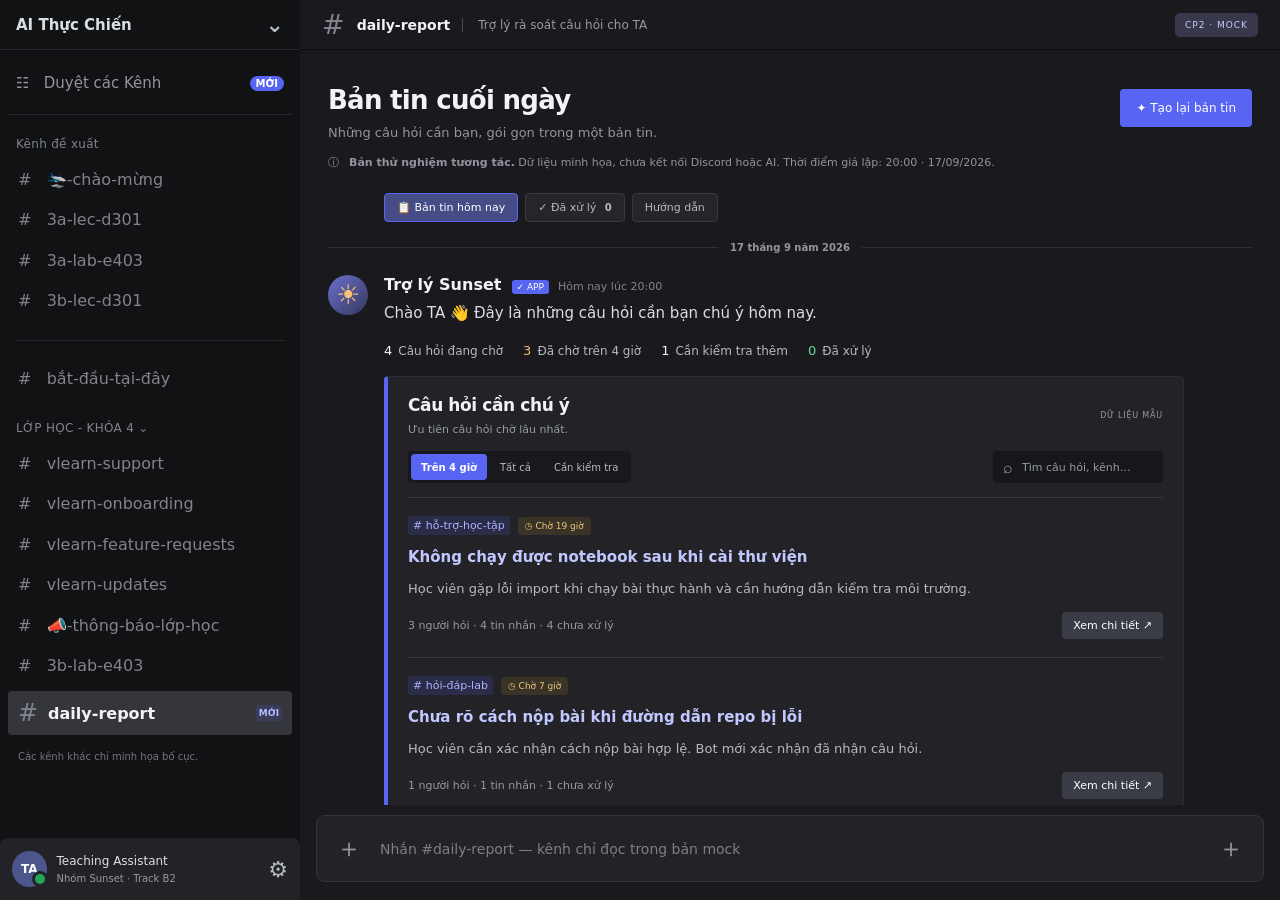
==== codebase/index.html @ 0b7dba5a "Add interactive Discord daily-report mock for CP2" ====
<!doctype html>
<html lang="vi">
<head>
  <meta charset="utf-8">
  <meta name="viewport" content="width=device-width, initial-scale=1">
  <title>Sunset · Bản tin cho TA</title>
  <link rel="stylesheet" href="styles.css">
  <script src="app.js" defer></script>
</head>
<body>
  <aside class="server-rail" aria-label="Máy chủ"><div class="server-home" title="Sunset">◒</div><div class="rail-divider"></div><div class="server-icon selected-server" title="AI Thực Chiến · Máy chủ hiện tại">K4</div><span class="rail-caption">SUNSET</span></aside>
  <aside class="sidebar">
    <div class="server-heading">AI Thực Chiến <span>⌄</span></div>
    <div class="channel-scroll">
    <div class="browse-label">☷ &nbsp; Duyệt các Kênh <span>MỚI</span></div>
    <p class="nav-label">Kênh đề xuất</p>
    <div class="reference-channel"># &nbsp; 🛬-chào-mừng</div>
    <div class="reference-channel"># &nbsp; 3a-lec-d301</div>
    <div class="reference-channel"># &nbsp; 3a-lab-e403</div>
    <div class="reference-channel"># &nbsp; 3b-lec-d301</div>
    <div class="channel-separator"></div>
    <div class="reference-channel"># &nbsp; bắt-đầu-tại-đây</div>
    <p class="nav-label">LỚP HỌC - KHÓA 4 ⌄</p>
    <div class="reference-channel"># &nbsp; vlearn-support</div>
    <div class="reference-channel"># &nbsp; vlearn-onboarding</div>
    <div class="reference-channel"># &nbsp; vlearn-feature-requests</div>
    <div class="reference-channel"># &nbsp; vlearn-updates</div>
    <div class="reference-channel"># &nbsp; 📣-thông-báo-lớp-học</div>
    <div class="reference-channel"># &nbsp; 3b-lab-e403</div>
    <nav aria-label="Kênh bản tin"><button class="nav-item active" data-view="report"><span>#</span> daily-report <i>MỚI</i></button></nav>
    <p class="channel-hint">Các kênh khác chỉ minh họa bố cục.</p>
    </div>
    <div class="profile"><span class="avatar">TA</span><div>Teaching Assistant<small>Nhóm Sunset · Track B2</small></div></div>
  </aside>
  <main>
    <header class="topbar"><span class="channel-heading"><span class="header-hash">#</span> <strong id="breadcrumb">Bản tin cuối ngày</strong><span class="channel-topic">Trợ lý rà soát câu hỏi cho TA</span></span><span class="demo-badge">CP2 · MOCK</span></header>
    <section class="page">
      <div class="page-heading channel-welcome"><div><p class="eyebrow">THỨ NĂM, 17 THÁNG 9, 2026</p><h1 id="page-title">Bản tin cuối ngày<span>.</span></h1><p id="page-subtitle" class="subtitle">Những câu hỏi cần bạn, gói gọn trong một bản tin.</p></div><button id="generate" class="button primary">✦ Tạo lại bản tin</button></div>
      <div class="mock-notice"><span>ⓘ</span><span><strong>Bản thử nghiệm tương tác.</strong> Dữ liệu minh họa, chưa kết nối Discord hoặc AI. Thời điểm giả lập: 20:00 · 17/09/2026.</span></div>
        <div class="report-switch" role="group" aria-label="Chế độ bản tin"><button class="selected" data-view="report">📋 Bản tin hôm nay</button><button data-view="resolved">✓ Đã xử lý <b id="resolved-count">0</b></button><button data-view="guide">Hướng dẫn</button></div>
      <div id="report-content">
        <div class="date-divider"><span>17 tháng 9 năm 2026</span></div>
        <div class="bot-author"><span class="bot-avatar">☀</span><div><strong>Trợ lý Sunset</strong> <span class="bot-label">✓ APP</span><time>Hôm nay lúc 20:00</time><p>Chào TA 👋 Đây là những câu hỏi cần bạn chú ý hôm nay.</p></div></div>

        <div class="stats"><article><span>Câu hỏi đang chờ</span><strong id="pending-stat">4</strong><small>Chưa có câu trả lời hữu ích</small></article><article><span>Đã chờ trên 4 giờ</span><strong id="overdue-stat" class="orange">3</strong><small>Ưu tiên trong bản tin hôm nay</small></article><article><span>Cần kiểm tra thêm</span><strong id="uncertain-stat">1</strong><small>Chưa đủ ngữ cảnh để kết luận</small></article><article><span>Đã xử lý</span><strong id="done-stat" class="green">0</strong><small>Do TA xác nhận trong phiên này</small></article></div>
        <div class="report-layout"><section class="list-panel"><div class="panel-heading"><div><h2 id="list-title">Câu hỏi cần chú ý</h2><p id="list-caption">Ưu tiên câu hỏi chờ lâu nhất.</p></div><span class="live-label">DỮ LIỆU MẪU</span></div>
          <div class="toolbar"><div class="tabs" role="group" aria-label="Lọc trạng thái"><button data-filter="overdue" class="selected">Trên 4 giờ</button><button data-filter="all">Tất cả</button><button data-filter="uncertain">Cần kiểm tra</button></div><label class="search"><span>⌕</span><input id="search" type="search" placeholder="Tìm câu hỏi, kênh…" aria-label="Tìm câu hỏi hoặc kênh"></label></div>
          <div id="question-list" aria-live="polite"></div>
        </section><aside class="insights"><div class="insight-icon">✦</div><p class="eyebrow">GÓC NHÌN CUỐI NGÀY</p><h2>Ít tìm kiếm hơn.<br>Hỗ trợ đúng chỗ hơn.</h2><p>Bản tin gom những câu hỏi có dấu hiệu bị bỏ sót để bạn kiểm tra và quyết định hỗ trợ.</p><div class="rule"><span>01</span><div><strong>Ưu tiên thời gian chờ</strong><p>Câu hỏi quá 4 giờ được đưa lên bản tin.</p></div></div><div class="rule"><span>02</span><div><strong>Kiểm tra trước khi kết luận</strong><p>Phản hồi của bot hoặc lời hỏi thêm chưa chắc là đáp án.</p></div></div><div class="rule"><span>03</span><div><strong>Bạn là người quyết định</strong><p>Xem hội thoại rồi xác nhận đã xử lý.</p></div></div><div class="insight-foot">Không tự trả lời hoặc gửi tin cho học viên.</div></aside></div>
      </div>
      <section id="guide-content" class="guide-panel" hidden><p class="eyebrow">DEMO TRONG 1 PHÚT</p><h2>Một vòng rà soát cuối ngày</h2><ol><li>Chọn <strong>Tạo lại bản tin</strong> để xem trạng thái đang tổng hợp giả lập.</li><li>Dùng bộ lọc <strong>Trên 4 giờ</strong> hoặc <strong>Cần kiểm tra</strong>.</li><li>Chọn <strong>Xem chi tiết</strong>, đọc lý do và hội thoại gốc giả lập.</li><li>Chọn <strong>Đánh dấu đã xử lý</strong>. Câu hỏi chuyển sang mục Đã xử lý.</li><li>Có thể mở lại câu hỏi bằng nút <strong>Đưa về đang chờ</strong>.</li></ol><p>Đây là mock CP2: không gọi AI, không truy cập Discord, không gửi tin nhắn. Tải lại trang sẽ đặt lại toàn bộ dữ liệu.</p></section>
      <footer>Sunset / Track B2 <span>Được thiết kế để không bỏ sót một câu hỏi nào.</span><button id="reset">Đặt lại demo</button></footer>
    </section>
    <div class="composer"><span aria-hidden="true">＋</span><input aria-label="Kênh chỉ đọc trong bản mock" placeholder="Nhắn #daily-report — kênh chỉ đọc trong bản mock" disabled><span aria-hidden="true">＋</span></div>
  </main>
  <dialog id="detail-dialog"><div class="dialog-top"><span class="eyebrow">CHI TIẾT CÂU HỎI</span><button id="close-dialog" class="icon-button" aria-label="Đóng">✕</button></div><div id="detail-content"></div></dialog>
  <div id="toast" role="status" hidden></div>
</body>
</html>
---- codebase/styles.css ----
@import url('https://fonts.googleapis.com/css2?family=Be+Vietnam+Pro:wght@400;500;600;700;800&display=swap');
.source-card form{display:grid;gap:10px;margin-top:16px}.source-card form label{font-size:12px;color:#c9cddd}.source-card textarea{box-sizing:border-box;width:100%;resize:vertical;min-height:90px;background:#25262d;color:#f2f3f5;border:1px solid #4e5262;border-radius:5px;padding:12px;font:inherit;font-size:13px;line-height:1.6}.source-card form button{justify-self:start}.source-card button:disabled{cursor:not-allowed;opacity:.45}.ta-reply p{white-space:pre-wrap;overflow-wrap:anywhere}.ta-reply time{font-size:10px;color:#949ba4;margin-left:10px}.reply-hint{font-size:11px!important;color:#a9afc4!important}.source-card textarea:focus-visible{outline:2px solid #a7b0ff;outline-offset:2px}
:root{font-family:'Be Vietnam Pro',system-ui,sans-serif;color:#24302b;background:#f7f8f5;font-synthesis:none;--green:#204b3c;--muted:#7b827d;--line:#e5e9e2}*{box-sizing:border-box}body{margin:0;display:flex}button,input,a{-webkit-tap-highlight-color:transparent}button,input{font:inherit}button{cursor:pointer}button:focus-visible,a:focus-visible,input:focus-visible{outline:3px solid #dc9b58;outline-offset:3px}button:disabled{cursor:wait;opacity:.65}button{transition:background .15s,transform .15s}button:hover{filter:brightness(.96)}.sidebar{width:250px;position:fixed;inset:0 auto 0 0;background:#fff;border-right:1px solid var(--line);padding:32px 20px;display:flex;flex-direction:column}.brand{text-decoration:none;color:var(--green);font-size:32px;letter-spacing:-1.8px;font-weight:800;display:flex;align-items:center;gap:10px;padding:0 10px}.logo{font-size:41px;color:#df9260;line-height:1}.brand-dot{color:#df9260;margin-left:-9px}.workspace{display:flex;gap:12px;align-items:center;padding:24px 8px 29px;font-size:13px;font-weight:600}.workspace-icon{border:1px solid var(--line);border-radius:10px;padding:10px;color:var(--green);background:#f8f9f6}.workspace small,.profile small{display:block;margin-top:5px;font-size:10px;color:var(--muted);font-weight:400}.nav-label{font-size:9px;letter-spacing:1.2px;color:#969b95;margin:10px}.nav-item{width:100%;display:flex;align-items:center;gap:11px;border:0;background:transparent;padding:14px 12px;border-radius:8px;text-align:left;font-size:12px;color:#758078;margin-top:6px}.nav-item span{font-size:18px}.nav-item.active{background:#eaf0e8;color:#28533e;font-weight:600}.nav-item b{margin-left:auto;font-size:10px;background:#fff;border-radius:5px;padding:3px 6px}.sidebar-note{margin-top:auto;background:#f9f6ef;border:1px solid #eee8da;border-radius:12px;padding:18px 15px}.sun{display:block;color:#cc8a48;font-size:27px;margin-bottom:12px}.sidebar-note strong{font-size:11px}.sidebar-note p{font-size:10px;line-height:1.9;color:#8c887a;margin-bottom:0}.profile{display:flex;gap:10px;align-items:center;margin-top:25px;font-size:11px}.avatar{padding:11px 9px;border-radius:50%;background:#e8eee3;font-size:12px;font-weight:600;color:var(--green)}main{margin-left:250px;width:calc(100% - 250px)}.topbar{height:76px;border-bottom:1px solid var(--line);padding:0 42px;display:flex;justify-content:space-between;align-items:center;font-size:11px;color:#8b928a;background:#fff9}.topbar strong{font-weight:500;color:#4d5b51}.slash{margin:0 14px;color:#b9beb6}.demo-badge{font-size:9px;letter-spacing:1px;color:#8b754f;border:1px solid #e5ddca;background:#f8f3e7;padding:7px 10px;border-radius:5px}.page{max-width:1500px;margin:auto;padding:40px 42px 20px}.page-heading{display:flex;align-items:center;justify-content:space-between;gap:20px}.eyebrow{font-size:9px;letter-spacing:1.6px;font-weight:600;color:#8a948a}h1{font-size:34px;letter-spacing:-1.4px;margin:13px 0}h1 span{color:#d99b64}h2{font-size:16px;letter-spacing:-.4px;margin:0}.subtitle{font-size:12px;color:#80887f;margin:0}.button{border-radius:7px;border:1px solid #dfe5da;padding:12px 16px;background:white;color:var(--green);font-weight:500;font-size:11px}.primary{background:var(--green);border-color:var(--green);color:white;box-shadow:0 4px 10px #204b3c12}.mock-notice{display:flex;align-items:center;gap:10px;font-size:10px;line-height:1.8;color:#89816e;padding:12px 15px;background:#f5f1e7;border-radius:7px;margin:26px 0 24px}.mock-notice strong{font-weight:600}.stats{display:grid;grid-template-columns:repeat(4,1fr);gap:16px;margin-bottom:30px}.stats article{border:1px solid var(--line);border-radius:10px;background:#fff;padding:20px}.stats article>span{font-size:11px;color:#788276}.stats strong{display:block;font-size:33px;font-weight:500;margin:13px 0 8px;line-height:1.2}.stats small{font-size:9px;color:#9a9e97}.orange{color:#ce8751}.green{color:#557b54}.report-layout{display:grid;grid-template-columns:minmax(0,1fr) 265px;gap:24px}.list-panel{min-width:0;background:#fff;border:1px solid var(--line);border-radius:12px;overflow:hidden}.panel-heading{display:flex;align-items:center;justify-content:space-between;padding:23px 23px 18px;gap:10px}.panel-heading p{font-size:10px;color:#8c948a;margin:8px 0 0}.live-label{color:#9ba391;font-size:8px;letter-spacing:.8px;white-space:nowrap}.toolbar{padding:0 23px 17px;display:flex;gap:10px;flex-wrap:wrap;border-bottom:1px solid var(--line);justify-content:space-between}.tabs{display:flex;gap:3px;background:#f4f6f1;border-radius:6px;padding:3px}.tabs button{background:none;border:0;padding:7px 9px;font-size:9px;color:#84907d;border-radius:4px}.tabs .selected{background:#fff;box-shadow:0 1px 4px #0000000d;color:var(--green);font-weight:600}.search{display:flex;align-items:center;gap:7px;border:1px solid var(--line);border-radius:6px;padding:0 10px;min-height:32px}.search input{border:0;background:none;font-size:10px;width:133px;min-width:0;color:#4a5b4c}.search input::placeholder{color:#a6aca1}.question{padding:22px 23px;border-bottom:1px solid #edf0e9}.question:last-child{border-bottom:0}.question-meta{display:flex;gap:8px;align-items:center;flex-wrap:wrap;font-size:9px;margin-bottom:11px}.channel{color:#788575}.tag{border-radius:4px;padding:4px 7px;background:#fbefdf;color:#b27c40;font-size:8px}.tag.uncertain{background:#f1edf8;color:#8c72a5}.tag.done{background:#eaf1e6;color:#51774c}.question h3{font-size:13px;font-weight:600;line-height:1.65;margin:0 0 8px}.question p{font-size:10px;color:#8b9188;line-height:1.9;margin:0}.question-bottom{display:flex;justify-content:space-between;gap:10px;align-items:center;margin-top:17px}.student{font-size:9px;color:#969e91;display:flex;align-items:center;gap:7px}.student-icon{background:#f0f2ed;color:#81917a;border-radius:50%;padding:6px;font-size:8px}.text-button{background:transparent;border:0;color:#38634b;font-weight:600;font-size:10px;padding:7px 0}.insights{background:#edf1e6;border:1px solid #e3e8da;border-radius:12px;padding:25px 22px;align-self:start}.insight-icon{font-size:25px;color:#6e8657;margin-bottom:20px}.insights .eyebrow{font-size:8px;color:#8b977e}.insights h2{font-size:19px;line-height:1.6;margin:12px 0;color:#405338}.insights>p:not(.eyebrow){font-size:10px;line-height:1.9;color:#839078;margin-bottom:24px}.rule{display:flex;gap:13px;margin:21px 0}.rule>span{color:#a2ae91;font-size:10px;padding-top:3px}.rule strong{font-size:10px;font-weight:600;color:#5a6f4c}.rule p{font-size:9px;line-height:1.8;color:#8b967e;margin:6px 0}.insight-foot{border-top:1px solid #dce3d3;padding-top:17px;font-size:9px;line-height:1.8;color:#929c86}footer{font-size:9px;color:#a1a89b;display:flex;gap:16px;align-items:center;margin-top:27px}footer span{margin-left:auto}footer button{font-size:9px;border:0;background:none;color:#7d8d74;text-decoration:underline}.empty{text-align:center;padding:65px 20px;color:#8e9a85;font-size:12px;line-height:2}.empty strong{display:block;font-size:17px;color:#49613e}.guide-panel{padding:35px;background:white;border:1px solid var(--line);border-radius:12px}.guide-panel li,.guide-panel>p:last-child{font-size:13px;line-height:2.3;color:#7b8574}.guide-panel h2{font-size:23px;margin:15px 0}dialog{border:1px solid var(--line);border-radius:16px;width:min(620px,calc(100% - 32px));max-height:88vh;padding:25px;color:#293d2d;box-shadow:0 25px 100px #18302533}dialog::backdrop{background:#1b302865;backdrop-filter:blur(3px)}.dialog-top{display:flex;justify-content:space-between;align-items:center;margin-bottom:20px}.icon-button{border:0;background:#f0f3ec;border-radius:50%;width:30px;height:30px;color:#61755a}dialog h2{font-size:22px;line-height:1.6;margin:12px 0}dialog p{font-size:12px;line-height:1.9;color:#7f8978}.reason{padding:13px 16px;border-radius:8px;background:#f5f2e9;font-size:11px;line-height:1.9;color:#8c7956;margin:17px 0}.dialog-actions{display:flex;gap:10px;justify-content:flex-end;margin-top:23px;flex-wrap:wrap}.conversation{background:#f5f7f1;padding:17px;border-radius:8px;margin-top:18px}.conversation h3{font-size:11px;margin:0 0 15px}.message{border-left:2px solid #d9e1cf;padding-left:12px;margin-top:15px}.message b{font-size:10px}.message p{margin:4px 0;font-size:11px}.conversation .source-note{font-size:9px;color:#99a18f}#toast{position:fixed;bottom:24px;left:50%;transform:translateX(-50%);padding:14px 22px;background:var(--green);color:#fff;border-radius:9px;box-shadow:0 8px 25px #0002;font-size:12px;z-index:10;max-width:90vw}[hidden]{display:none!important}@media(min-width:1500px){.page{padding-top:52px}.question{padding-top:27px;padding-bottom:27px}}@media(max-width:1150px){.sidebar{width:210px;padding:26px 15px}main{margin-left:210px;width:calc(100% - 210px)}.page{padding:30px 25px}.topbar{padding:0 25px}.report-layout{grid-template-columns:minmax(0,1fr)}.insights{display:none}.stats{gap:10px}.stats article{padding:15px}h1{font-size:29px}}@media(max-width:700px){body{display:block}.sidebar{position:static;width:auto;padding:15px;border-right:0;border-bottom:1px solid var(--line)}.brand{font-size:26px}.workspace,.nav-label,.sidebar-note,.profile{display:none}nav{display:flex;margin-top:12px}.nav-item{justify-content:center;font-size:10px;padding:9px;gap:5px}.nav-item b{margin-left:0}main{margin:0;width:100%}.topbar{height:52px;padding:0 18px;font-size:9px}.slash{margin:0 5px}.demo-badge{font-size:7px}.page{padding:24px 16px}.page-heading{align-items:flex-start;flex-direction:column;gap:17px}h1{font-size:28px}.stats{grid-template-columns:repeat(2,1fr);gap:10px;margin-bottom:20px}.stats small{font-size:8px}.mock-notice{margin-top:20px;font-size:9px}.panel-heading,.question{padding:18px}.toolbar{padding:0 18px 14px}.search{width:100%}.search input{width:100%}.question-bottom{gap:5px}footer{flex-wrap:wrap;line-height:1.8}footer span{margin-left:0;flex-basis:100%;order:3}.live-label{font-size:7px}.dialog-actions .button{flex:1}dialog{padding:20px}}
/* Discord-inspired workspace */
:root{color-scheme:dark;font-family:'Segoe UI',system-ui,sans-serif;color:#f2f3f5;background:#313338;--green:#5865f2;--muted:#b5bac1;--line:#3f4147}
body{background:#313338}.server-rail{position:fixed;inset:0 auto 0 0;width:72px;background:#1e1f22;display:flex;align-items:center;flex-direction:column;gap:12px;padding:12px 0;z-index:3}.server-home,.server-icon{width:48px;height:48px;display:grid;place-items:center;background:#313338;border-radius:16px;color:#f2f3f5;font-size:19px;font-weight:700}.server-home{color:#f6b66b;font-size:35px}.selected-server{background:#5865f2;position:relative}.selected-server:before{content:'';position:absolute;left:-12px;top:5px;bottom:5px;width:4px;border-radius:0 4px 4px 0;background:white}.rail-divider{width:32px;height:2px;background:#35363c}.rail-caption{font-size:8px;color:#949ba4;letter-spacing:1px;margin-top:auto;writing-mode:vertical-rl;padding:18px 0}.sidebar{left:72px;width:240px;background:#2b2d31;border:0;padding:0 8px 12px}.server-heading{height:49px;display:flex;align-items:center;justify-content:space-between;margin:0 -8px;padding:0 16px;border-bottom:1px solid #1f2023;box-shadow:0 1px 3px #0002;font-size:15px;font-weight:700}.server-heading span{font-size:22px;color:#b5bac1}.workspace{padding:23px 9px;color:#dbdee1}.workspace-icon{background:#404249;border:0;color:#dbdee1}.workspace small,.profile small{color:#949ba4}.nav-label{font-size:11px;font-weight:700;letter-spacing:.3px;color:#949ba4;margin-top:20px}.nav-item{color:#949ba4;font-size:14px;padding:8px 10px;border-radius:4px;gap:8px;margin-top:3px}.nav-item span{font-size:24px;font-weight:400;color:#80848e}.nav-item.active{background:#404249;color:#f2f3f5}.nav-item:hover{background:#35373c;filter:none;color:#dbdee1}.nav-item b{background:#5865f2;color:#fff;border-radius:9px;min-width:20px;text-align:center}.sidebar-note{background:#232428;border:0;border-radius:8px;padding:16px;margin: auto 5px 15px}.sidebar-note strong{font-size:12px;color:#dbdee1}.sidebar-note p{font-size:11px;color:#949ba4}.sun{color:#f0b46d}.profile{background:#232428;margin:0 -8px -12px;padding:12px;font-size:12px}.avatar{background:#5865f2;color:white;position:relative}.avatar:after{content:'';position:absolute;right:-1px;bottom:0;width:10px;height:10px;border-radius:50%;background:#23a55a;border:3px solid #232428}main{margin-left:312px;width:calc(100% - 312px)}.topbar{height:49px;background:#313338;border-bottom:1px solid #26272b;padding:0 24px;box-shadow:0 1px 3px #0002}.channel-heading{display:flex;align-items:center;gap:12px;min-width:0}.header-hash{font-size:27px;color:#80848e}.topbar strong{font-size:14px;color:#f2f3f5;font-weight:600}.channel-topic{font-size:12px;color:#949ba4;border-left:1px solid #494b52;padding-left:15px}.demo-badge{background:#38374b;border:0;color:#c9cdfb;font-size:9px;white-space:nowrap}.page{padding:28px 28px 16px;max-width:1450px}.eyebrow{color:#949ba4;letter-spacing:.6px;font-size:10px}h1{font-size:28px;letter-spacing:-.7px;color:#f2f3f5;margin:10px 0}h1 span{display:none}.subtitle{color:#b5bac1;font-size:13px}.button{background:#4e5058;color:#fff;border:0;border-radius:4px;font-size:12px;box-shadow:none}.primary{background:#5865f2}.button:hover{filter:brightness(1.12)}.mock-notice{background:#37394c;border-left:3px solid #7983f5;color:#c3c8e4;font-size:11px;padding:10px 13px;border-radius:3px;margin:22px 0}.date-divider{display:flex;align-items:center;gap:12px;font-size:10px;color:#949ba4;font-weight:600;margin:24px 0}.date-divider:before,.date-divider:after{content:'';height:1px;background:#41434a;flex:1}.bot-author{display:flex;gap:14px;margin-bottom:18px;align-items:flex-start}.bot-avatar{width:40px;height:40px;flex:none;display:grid;place-items:center;border-radius:50%;background:#5865f2;color:#ffe0ad;font-size:27px}.bot-author strong{color:#c6caff;font-size:15px}.bot-label{font-size:9px;background:#5865f2;color:#fff;padding:2px 5px;border-radius:3px;margin-left:5px}.bot-author time{font-size:10px;color:#949ba4;margin-left:9px}.bot-author p{font-size:13px;color:#dbdee1;margin:7px 0 0}.stats{gap:1px;margin:0 0 22px 54px;background:#41434a;border:1px solid #41434a;border-radius:5px;overflow:hidden}.stats article{border:0;border-radius:0;background:#2b2d31;padding:15px}.stats article>span{font-size:11px;color:#b5bac1}.stats strong{font-size:27px;color:#f2f3f5;margin:9px 0}.stats .orange{color:#f0b66f}.stats .green{color:#68d89b}.stats small{color:#949ba4;font-size:9px}.report-layout{grid-template-columns:minmax(0,1fr) 220px;gap:24px;margin-left:54px}.list-panel{background:transparent;border:0;border-radius:0}.panel-heading{padding:0 0 16px}.panel-heading h2{color:#f2f3f5;font-size:16px}.panel-heading p{color:#949ba4;font-size:11px}.live-label{color:#949ba4}.toolbar{padding:0 0 16px;border-color:#41434a}.tabs{background:#232428;border-radius:4px}.tabs button{font-size:10px;color:#b5bac1;padding:7px 10px}.tabs .selected{background:#5865f2;color:white;box-shadow:none}.search{background:#1e1f22;border:0;border-radius:4px}.search input{color:#dbdee1;font-size:11px}.search input::placeholder{color:#949ba4}.search>span{color:#949ba4}.question{background:#2b2d31;border:1px solid #24262a;border-left:4px solid #5865f2;border-radius:4px;margin:14px 0;padding:17px 19px}.question:last-child{border-bottom:1px solid #24262a}.question h3{color:#e6e8ff;font-size:14px;font-weight:600}.question p{color:#b5bac1;font-size:12px;line-height:1.7}.channel{color:#abb2ff;background:#5865f22b;padding:3px 5px;border-radius:3px;font-size:11px}.tag{background:#f0b2321c;color:#f0c67a;font-size:9px}.tag.uncertain{background:#ac8de723;color:#c6a8ef}.tag.done{background:#23a55a22;color:#73dba1}.student{color:#949ba4;font-size:10px}.student-icon{background:#4b527e;color:#d5d9ff}.text-button{color:#fff;background:#4e5058;border-radius:4px;padding:7px 11px;font-size:11px;font-weight:500}.insights{background:#2b2d31;border:0;border-radius:5px;padding:20px 17px}.insight-icon{color:#a4acff}.insights .eyebrow{color:#949ba4;font-size:9px}.insights h2{color:#dbdee1;font-size:17px}.insights>p:not(.eyebrow){color:#949ba4;font-size:11px}.rule>span{color:#818cf8}.rule strong{color:#dbdee1;font-size:11px}.rule p{color:#949ba4;font-size:10px}.insight-foot{border-color:#41434a;color:#949ba4;font-size:10px}footer{color:#949ba4;border-top:1px solid #41434a;padding-top:17px;font-size:10px}footer button{color:#aab2ff;font-size:10px}.empty{background:#2b2d31;border-radius:5px;color:#949ba4;margin-top:15px}.empty strong{color:#dbdee1}.guide-panel{background:#2b2d31;border-color:#41434a}.guide-panel li,.guide-panel>p:last-child{color:#b5bac1}dialog{background:#313338;color:#f2f3f5;border-color:#454750;border-radius:8px;box-shadow:0 20px 80px #0008}dialog::backdrop{background:#000a;backdrop-filter:blur(2px)}dialog p{color:#b5bac1}.icon-button{background:#232428;color:#b5bac1}.reason{background:#f0b23213;border-left:3px solid #d9a747;color:#e0c994;border-radius:3px}.conversation{background:#2b2d31;border-radius:4px}.message{border-color:#5865f2}.message b{color:#b6bdff}.conversation .source-note{color:#949ba4}#toast{background:#232428;border:1px solid #5865f2;color:#f2f3f5;border-radius:5px}button:focus-visible,a:focus-visible,input:focus-visible{outline-color:#a7b0ff}
@media(min-width:1500px){.page{padding-top:35px}.question{padding:20px}}
@media(max-width:1200px){.report-layout{grid-template-columns:minmax(0,1fr)}.insights{display:none}.stats{margin-left:54px}.channel-topic{display:none}}
@media(max-width:900px){.sidebar{width:205px}.workspace{font-size:12px}.nav-item{font-size:12px}main{margin-left:277px;width:calc(100% - 277px)}.page{padding:24px 20px}.stats{grid-template-columns:repeat(2,1fr)}.report-layout,.stats{margin-left:0}.page-heading{align-items:flex-start;flex-direction:column;gap:14px}}
@media(max-width:700px){.server-rail{width:56px;padding-top:10px}.server-home,.server-icon{width:38px;height:38px;font-size:15px;border-radius:12px}.server-home{font-size:29px}.selected-server:before{left:-9px;width:3px}.sidebar{position:relative;left:0;width:auto;margin-left:56px;padding:0 8px 10px;border-bottom:1px solid #1e1f22}.server-heading{height:44px;font-size:13px}.workspace,.nav-label,.sidebar-note,.profile{display:none}nav{margin-top:7px;gap:3px}.nav-item{font-size:10px;padding:6px 4px;white-space:nowrap}.nav-item span{font-size:18px}.nav-item b{min-width:16px;padding:2px 4px;font-size:9px}main{margin-left:56px;width:calc(100% - 56px)}.topbar{padding:0 12px;height:45px}.topbar strong{font-size:11px}.channel-heading{gap:7px}.demo-badge{font-size:7px;padding:5px}.page{padding:20px 12px}.page-heading h1{font-size:24px}.subtitle{font-size:12px;line-height:1.7}.stats{margin-left:0;gap:1px}.stats article{padding:12px 9px}.stats article>span{font-size:10px}.stats small{font-size:9px;line-height:1.5;display:block}.bot-author{gap:10px}.bot-author time{display:block;margin:4px 0}.bot-author p{font-size:12px;line-height:1.6}.report-layout{margin-left:0}.question{padding:14px 12px}.question h3{font-size:13px}.question p{font-size:11px}.question-bottom{flex-wrap:wrap;gap:12px}.mock-notice{font-size:10px}.panel-heading{gap:5px}.live-label{display:none}.tabs{width:100%;justify-content:space-between}.tabs button{font-size:10px;padding:7px}.toolbar{gap:9px}.guide-panel{padding:18px}.guide-panel ol{padding-left:20px}.guide-panel li{font-size:12px}footer{font-size:9px}.dialog-actions .button{flex-basis:100%}}
/* Channel-first layout matching the provided Discord reference. */
:root{background:#1a1a1e;color:#dbdee1}body{background:#1a1a1e}.server-rail{display:none}.sidebar{left:0;width:300px;background:#111214;padding:0 8px;height:100dvh}.server-heading{background:#111214;height:50px;border-color:#26262b}.channel-scroll{overflow-y:auto;flex:1;padding:12px 0;scrollbar-width:thin;scrollbar-color:#4e5058 transparent}.browse-label{display:flex;align-items:center;color:#94949e;font-size:15px;padding:12px 8px 22px;border-bottom:1px solid #26262b;margin-bottom:16px}.browse-label span{margin-left:auto;font-size:10px;background:#5865f2;border-radius:8px;padding:2px 6px;color:white;font-weight:700}.nav-label{color:#82838d;font-size:12px;font-weight:500;margin:22px 8px 9px}.reference-channel{padding:9px 10px;font-size:16px;color:#82838d;line-height:1.4}.channel-separator{height:1px;background:#26262b;margin:18px 7px}.sidebar nav{margin-top:5px}.nav-item{font-size:16px;padding:8px 10px;gap:10px}.nav-item.active{background:#35353c;color:#f2f3f5}.nav-item i{margin-left:auto;font-size:9px;font-style:normal;color:#b5bdff;background:#5865f229;border-radius:3px;padding:3px}.channel-hint{font-size:10px;color:#747581;padding:4px 10px;line-height:1.6}.profile{padding:13px 12px;background:#232327;margin-bottom:0;border-radius:8px 8px 0 0}.profile .avatar{background:#4c568d}.profile:after{content:'⚙';margin-left:auto;font-size:22px;color:#b5bac1}main{margin-left:300px;width:calc(100% - 300px);height:100dvh;display:flex;flex-direction:column;min-width:0}.topbar{flex-shrink:0;background:#1a1a1e;height:50px;border-bottom:1px solid #101013;padding:0 22px}.page{max-width:none;width:100%;overflow-y:auto;flex:1;padding:25px 28px 12px;scrollbar-width:thin;scrollbar-color:#101013 #242429}.channel-welcome{align-items:center}.channel-welcome h1{font-size:26px}.channel-welcome .eyebrow{display:none}.channel-welcome .subtitle{font-size:13px;color:#94949e}.mock-notice{background:transparent;color:#92939f;border:0;padding:0;font-size:11px;margin:13px 0 20px}.report-switch{display:flex;gap:7px;flex-wrap:wrap;margin:0 0 18px 56px}.report-switch button{border:1px solid #393940;background:#25252b;color:#b5bac1;padding:7px 12px;border-radius:4px;font-size:11px}.report-switch button.active{background:#454c86;border-color:#5865f2;color:white}.report-switch b{font-size:10px;margin-left:5px}.date-divider{margin:20px 0;color:#9595a0}.date-divider:before,.date-divider:after{background:#303037}.bot-author{gap:16px;margin-top:22px}.bot-author strong{color:#f2f3f5;font-size:16px}.bot-author p{font-size:15px;line-height:1.6}.bot-avatar{background:linear-gradient(135deg,#6d70ce,#34385d);width:40px;height:40px;color:#f6c276}.bot-author time{color:#82838d;font-size:11px}.stats{display:flex;flex-wrap:wrap;gap:8px 20px;margin:0 0 18px 56px;background:transparent;border:0;border-radius:0;overflow:visible}.stats article{background:transparent;display:flex;align-items:center;gap:6px;padding:0;flex:none}.stats article>span{font-size:12px;color:#b5bac1}.stats strong{font-size:13px;margin:0;order:-1}.stats small{display:none}.report-layout{display:block;margin-left:56px;max-width:800px}.insights{display:none}.list-panel{background:#232327;border:1px solid #2c2c33;border-left:4px solid #5865f2;border-radius:4px;padding:18px 20px}.panel-heading{padding:0 0 15px}.panel-heading h2{font-size:17px}.toolbar{padding-bottom:14px;border-color:#37373f}.question{margin:0;padding:18px 0;border:0;border-bottom:1px solid #37373f;background:transparent;border-radius:0}.question:last-child{border:0;padding-bottom:3px}.question h3{color:#c1c8ff;font-size:15px}.question p{color:#b5bac1;font-size:13px}.question-meta{margin-bottom:10px}.question-bottom{margin-top:12px}.channel{background:#5865f229}.text-button{background:#3b3d46}.tabs{background:#19191d}.search{background:#17171b}.student-icon{display:none}.student{font-size:11px}.guide-panel{margin-left:56px;background:#232327;border-color:#37373f}.composer{flex-shrink:0;display:flex;align-items:center;gap:16px;margin:10px 16px 18px;padding:15px 19px;border:1px solid #34343a;background:#232327;border-radius:9px;color:#95959f}.composer>span{font-size:26px}.composer input{background:transparent;border:0;min-width:0;flex:1;font-size:14px;color:#94949e;opacity:1}.composer input::placeholder{color:#7d7e89}footer{border:0;margin:18px 0 0 56px;padding-top:0;max-width:800px}footer span{display:none}footer button{margin-left:auto}.button.primary{background:#5865f2}dialog{background:#232327}.conversation{background:#19191d}
@media(min-width:1500px){.page{padding-top:30px}.question{padding:20px 0}}
@media(max-width:1100px){.sidebar{width:250px}.reference-channel,.nav-item{font-size:14px}main{margin-left:250px;width:calc(100% - 250px)}.page{padding:22px 20px}.report-layout,.stats,.report-switch,.guide-panel,footer{margin-left:0}.channel-welcome{align-items:flex-start;flex-direction:column;gap:13px}.channel-welcome h1{font-size:24px}}
@media(max-width:700px){.sidebar{position:static;left:0;width:100%;height:auto;margin:0;padding:0 10px}.server-heading{height:44px}.channel-scroll{padding:5px 0;overflow:visible}.browse-label,.reference-channel,.channel-separator,.channel-hint,.nav-label,.profile{display:none}.sidebar nav{margin:0;display:block}.nav-item{width:100%;font-size:14px;justify-content:flex-start;padding:6px 10px}.nav-item i{margin-left:auto}main{margin:0;width:100%;height:calc(100dvh - 95px);min-height:430px}.topbar{height:43px;padding:0 14px}.page{padding:20px 14px 10px}.channel-welcome h1{font-size:22px}.report-switch{gap:5px}.report-switch button{padding:7px 8px;font-size:10px}.bot-author p{font-size:13px}.stats{gap:8px 14px}.stats article>span{font-size:11px}.list-panel{padding:14px 12px}.question h3{font-size:14px}.question p{font-size:12px}.composer{margin:8px 10px 10px;padding:12px;gap:10px}.composer input{font-size:11px}.composer>span{font-size:20px}.guide-panel{padding:16px}.question-bottom{flex-wrap:wrap}.channel-topic{display:none}}
.group-summary{display:flex;flex-direction:column;gap:8px;background:#5865f225;border:1px solid #5865f266;border-radius:6px;padding:16px;margin-top:18px}.group-summary strong{color:#c5cbff;font-size:17px}.group-summary span{color:#b5bac1;font-size:12px}.group-note{font-size:11px!important;color:#a2a5b0!important}.sources-title{font-size:14px;margin:23px 0 13px}.source-card{background:#1b1c20;border:1px solid #383a43;border-radius:6px;padding:16px;margin:12px 0}.source-header{display:flex;justify-content:space-between;gap:10px;align-items:center;margin-bottom:12px;flex-wrap:wrap}.source-header strong{font-size:12px;color:#c8ccf4}.source-card details{font-size:12px;margin:14px 0}.source-card summary{cursor:pointer;color:#aeb8ff;padding:5px 0}.source-card .source-done{margin-top:6px;font-size:11px}.source-card .conversation{padding:10px}.source-card .source-note{color:#c0c5d9}.source-card summary:focus-visible{outline:2px solid #a7b0ff;outline-offset:3px}
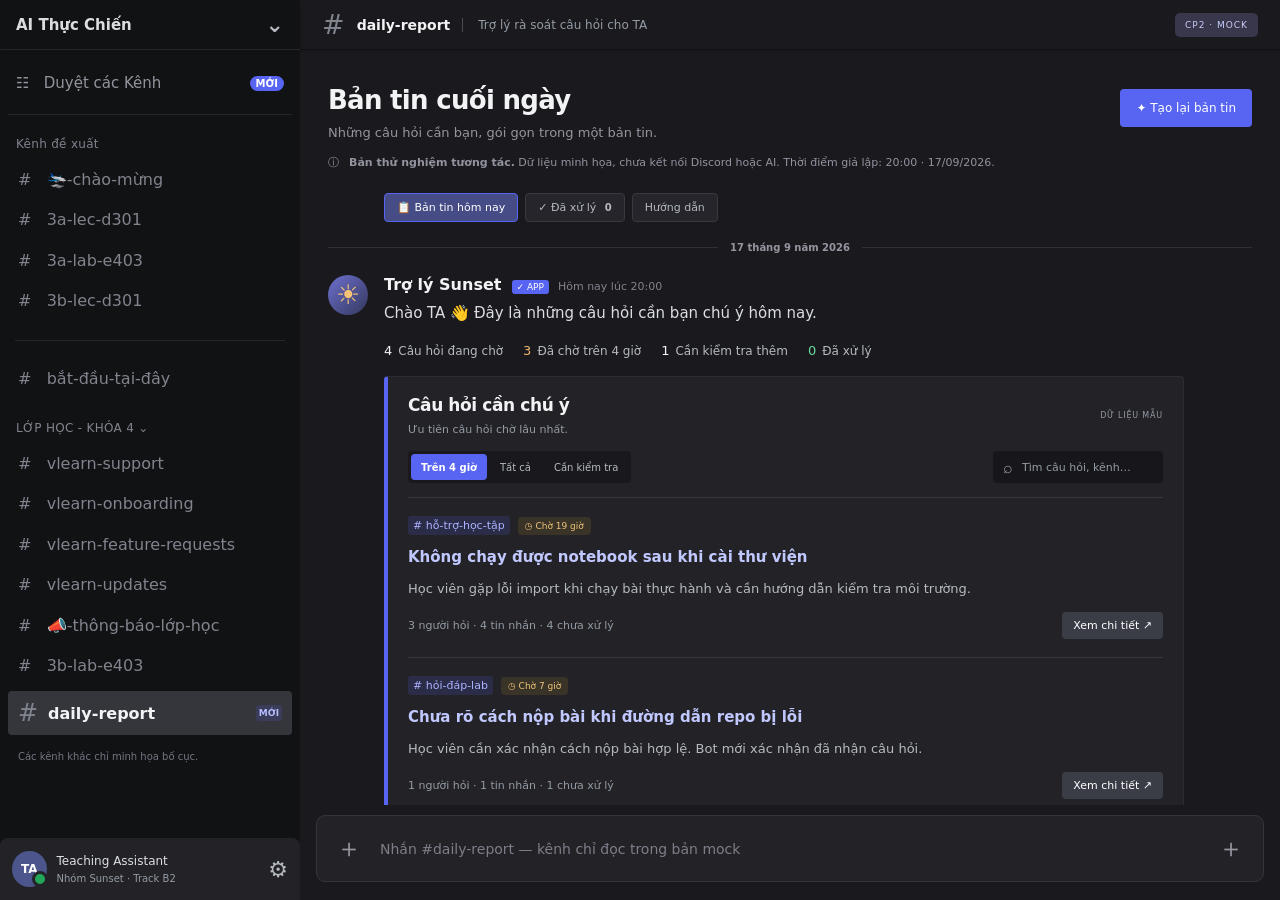
==== commit 8b7b6ce7: "Cập nhật file evaluate_cp3.py và golden_set.json cho CP3" ====
--- a/codebase/index.html
+++ b/codebase/index.html
@@ -1,59 +1,59 @@
-<!doctype html>
-<html lang="vi">
-<head>
-  <meta charset="utf-8">
-  <meta name="viewport" content="width=device-width, initial-scale=1">
-  <title>Sunset · Bản tin cho TA</title>
-  <link rel="stylesheet" href="styles.css">
-  <script src="app.js" defer></script>
-</head>
-<body>
-  <aside class="server-rail" aria-label="Máy chủ"><div class="server-home" title="Sunset">◒</div><div class="rail-divider"></div><div class="server-icon selected-server" title="AI Thực Chiến · Máy chủ hiện tại">K4</div><span class="rail-caption">SUNSET</span></aside>
-  <aside class="sidebar">
-    <div class="server-heading">AI Thực Chiến <span>⌄</span></div>
-    <div class="channel-scroll">
-    <div class="browse-label">☷ &nbsp; Duyệt các Kênh <span>MỚI</span></div>
-    <p class="nav-label">Kênh đề xuất</p>
-    <div class="reference-channel"># &nbsp; 🛬-chào-mừng</div>
-    <div class="reference-channel"># &nbsp; 3a-lec-d301</div>
-    <div class="reference-channel"># &nbsp; 3a-lab-e403</div>
-    <div class="reference-channel"># &nbsp; 3b-lec-d301</div>
-    <div class="channel-separator"></div>
-    <div class="reference-channel"># &nbsp; bắt-đầu-tại-đây</div>
-    <p class="nav-label">LỚP HỌC - KHÓA 4 ⌄</p>
-    <div class="reference-channel"># &nbsp; vlearn-support</div>
-    <div class="reference-channel"># &nbsp; vlearn-onboarding</div>
-    <div class="reference-channel"># &nbsp; vlearn-feature-requests</div>
-    <div class="reference-channel"># &nbsp; vlearn-updates</div>
-    <div class="reference-channel"># &nbsp; 📣-thông-báo-lớp-học</div>
-    <div class="reference-channel"># &nbsp; 3b-lab-e403</div>
-    <nav aria-label="Kênh bản tin"><button class="nav-item active" data-view="report"><span>#</span> daily-report <i>MỚI</i></button></nav>
-    <p class="channel-hint">Các kênh khác chỉ minh họa bố cục.</p>
-    </div>
-    <div class="profile"><span class="avatar">TA</span><div>Teaching Assistant<small>Nhóm Sunset · Track B2</small></div></div>
-  </aside>
-  <main>
-    <header class="topbar"><span class="channel-heading"><span class="header-hash">#</span> <strong id="breadcrumb">Bản tin cuối ngày</strong><span class="channel-topic">Trợ lý rà soát câu hỏi cho TA</span></span><span class="demo-badge">CP2 · MOCK</span></header>
-    <section class="page">
-      <div class="page-heading channel-welcome"><div><p class="eyebrow">THỨ NĂM, 17 THÁNG 9, 2026</p><h1 id="page-title">Bản tin cuối ngày<span>.</span></h1><p id="page-subtitle" class="subtitle">Những câu hỏi cần bạn, gói gọn trong một bản tin.</p></div><button id="generate" class="button primary">✦ Tạo lại bản tin</button></div>
-      <div class="mock-notice"><span>ⓘ</span><span><strong>Bản thử nghiệm tương tác.</strong> Dữ liệu minh họa, chưa kết nối Discord hoặc AI. Thời điểm giả lập: 20:00 · 17/09/2026.</span></div>
-        <div class="report-switch" role="group" aria-label="Chế độ bản tin"><button class="selected" data-view="report">📋 Bản tin hôm nay</button><button data-view="resolved">✓ Đã xử lý <b id="resolved-count">0</b></button><button data-view="guide">Hướng dẫn</button></div>
-      <div id="report-content">
-        <div class="date-divider"><span>17 tháng 9 năm 2026</span></div>
-        <div class="bot-author"><span class="bot-avatar">☀</span><div><strong>Trợ lý Sunset</strong> <span class="bot-label">✓ APP</span><time>Hôm nay lúc 20:00</time><p>Chào TA 👋 Đây là những câu hỏi cần bạn chú ý hôm nay.</p></div></div>
-
-        <div class="stats"><article><span>Câu hỏi đang chờ</span><strong id="pending-stat">4</strong><small>Chưa có câu trả lời hữu ích</small></article><article><span>Đã chờ trên 4 giờ</span><strong id="overdue-stat" class="orange">3</strong><small>Ưu tiên trong bản tin hôm nay</small></article><article><span>Cần kiểm tra thêm</span><strong id="uncertain-stat">1</strong><small>Chưa đủ ngữ cảnh để kết luận</small></article><article><span>Đã xử lý</span><strong id="done-stat" class="green">0</strong><small>Do TA xác nhận trong phiên này</small></article></div>
-        <div class="report-layout"><section class="list-panel"><div class="panel-heading"><div><h2 id="list-title">Câu hỏi cần chú ý</h2><p id="list-caption">Ưu tiên câu hỏi chờ lâu nhất.</p></div><span class="live-label">DỮ LIỆU MẪU</span></div>
-          <div class="toolbar"><div class="tabs" role="group" aria-label="Lọc trạng thái"><button data-filter="overdue" class="selected">Trên 4 giờ</button><button data-filter="all">Tất cả</button><button data-filter="uncertain">Cần kiểm tra</button></div><label class="search"><span>⌕</span><input id="search" type="search" placeholder="Tìm câu hỏi, kênh…" aria-label="Tìm câu hỏi hoặc kênh"></label></div>
-          <div id="question-list" aria-live="polite"></div>
-        </section><aside class="insights"><div class="insight-icon">✦</div><p class="eyebrow">GÓC NHÌN CUỐI NGÀY</p><h2>Ít tìm kiếm hơn.<br>Hỗ trợ đúng chỗ hơn.</h2><p>Bản tin gom những câu hỏi có dấu hiệu bị bỏ sót để bạn kiểm tra và quyết định hỗ trợ.</p><div class="rule"><span>01</span><div><strong>Ưu tiên thời gian chờ</strong><p>Câu hỏi quá 4 giờ được đưa lên bản tin.</p></div></div><div class="rule"><span>02</span><div><strong>Kiểm tra trước khi kết luận</strong><p>Phản hồi của bot hoặc lời hỏi thêm chưa chắc là đáp án.</p></div></div><div class="rule"><span>03</span><div><strong>Bạn là người quyết định</strong><p>Xem hội thoại rồi xác nhận đã xử lý.</p></div></div><div class="insight-foot">Không tự trả lời hoặc gửi tin cho học viên.</div></aside></div>
-      </div>
-      <section id="guide-content" class="guide-panel" hidden><p class="eyebrow">DEMO TRONG 1 PHÚT</p><h2>Một vòng rà soát cuối ngày</h2><ol><li>Chọn <strong>Tạo lại bản tin</strong> để xem trạng thái đang tổng hợp giả lập.</li><li>Dùng bộ lọc <strong>Trên 4 giờ</strong> hoặc <strong>Cần kiểm tra</strong>.</li><li>Chọn <strong>Xem chi tiết</strong>, đọc lý do và hội thoại gốc giả lập.</li><li>Chọn <strong>Đánh dấu đã xử lý</strong>. Câu hỏi chuyển sang mục Đã xử lý.</li><li>Có thể mở lại câu hỏi bằng nút <strong>Đưa về đang chờ</strong>.</li></ol><p>Đây là mock CP2: không gọi AI, không truy cập Discord, không gửi tin nhắn. Tải lại trang sẽ đặt lại toàn bộ dữ liệu.</p></section>
-      <footer>Sunset / Track B2 <span>Được thiết kế để không bỏ sót một câu hỏi nào.</span><button id="reset">Đặt lại demo</button></footer>
-    </section>
-    <div class="composer"><span aria-hidden="true">＋</span><input aria-label="Kênh chỉ đọc trong bản mock" placeholder="Nhắn #daily-report — kênh chỉ đọc trong bản mock" disabled><span aria-hidden="true">＋</span></div>
-  </main>
-  <dialog id="detail-dialog"><div class="dialog-top"><span class="eyebrow">CHI TIẾT CÂU HỎI</span><button id="close-dialog" class="icon-button" aria-label="Đóng">✕</button></div><div id="detail-content"></div></dialog>
-  <div id="toast" role="status" hidden></div>
-</body>
-</html>
+<!doctype html>
+<html lang="vi">
+<head>
+  <meta charset="utf-8">
+  <meta name="viewport" content="width=device-width, initial-scale=1">
+  <title>Sunset · Bản tin cho TA</title>
+  <link rel="stylesheet" href="styles.css">
+  <script src="app.js" defer></script>
+</head>
+<body>
+  <aside class="server-rail" aria-label="Máy chủ"><div class="server-home" title="Sunset">◒</div><div class="rail-divider"></div><div class="server-icon selected-server" title="AI Thực Chiến · Máy chủ hiện tại">K4</div><span class="rail-caption">SUNSET</span></aside>
+  <aside class="sidebar">
+    <div class="server-heading">AI Thực Chiến <span>⌄</span></div>
+    <div class="channel-scroll">
+    <div class="browse-label">☷ &nbsp; Duyệt các Kênh <span>MỚI</span></div>
+    <p class="nav-label">Kênh đề xuất</p>
+    <div class="reference-channel"># &nbsp; 🛬-chào-mừng</div>
+    <div class="reference-channel"># &nbsp; 3a-lec-d301</div>
+    <div class="reference-channel"># &nbsp; 3a-lab-e403</div>
+    <div class="reference-channel"># &nbsp; 3b-lec-d301</div>
+    <div class="channel-separator"></div>
+    <div class="reference-channel"># &nbsp; bắt-đầu-tại-đây</div>
+    <p class="nav-label">LỚP HỌC - KHÓA 4 ⌄</p>
+    <div class="reference-channel"># &nbsp; vlearn-support</div>
+    <div class="reference-channel"># &nbsp; vlearn-onboarding</div>
+    <div class="reference-channel"># &nbsp; vlearn-feature-requests</div>
+    <div class="reference-channel"># &nbsp; vlearn-updates</div>
+    <div class="reference-channel"># &nbsp; 📣-thông-báo-lớp-học</div>
+    <div class="reference-channel"># &nbsp; 3b-lab-e403</div>
+    <nav aria-label="Kênh bản tin"><button class="nav-item active" data-view="report"><span>#</span> daily-report <i>MỚI</i></button></nav>
+    <p class="channel-hint">Các kênh khác chỉ minh họa bố cục.</p>
+    </div>
+    <div class="profile"><span class="avatar">TA</span><div>Teaching Assistant<small>Nhóm Sunset · Track B2</small></div></div>
+  </aside>
+  <main>
+    <header class="topbar"><span class="channel-heading"><span class="header-hash">#</span> <strong id="breadcrumb">Bản tin cuối ngày</strong><span class="channel-topic">Trợ lý rà soát câu hỏi cho TA</span></span><span class="demo-badge">CP2 · MOCK</span></header>
+    <section class="page">
+      <div class="page-heading channel-welcome"><div><p class="eyebrow">THỨ NĂM, 17 THÁNG 9, 2026</p><h1 id="page-title">Bản tin cuối ngày<span>.</span></h1><p id="page-subtitle" class="subtitle">Những câu hỏi cần bạn, gói gọn trong một bản tin.</p></div><button id="generate" class="button primary">✦ Tạo lại bản tin</button></div>
+      <div class="mock-notice"><span>ⓘ</span><span><strong>Bản thử nghiệm tương tác.</strong> Dữ liệu minh họa, chưa kết nối Discord hoặc AI. Thời điểm giả lập: 20:00 · 17/09/2026.</span></div>
+        <div class="report-switch" role="group" aria-label="Chế độ bản tin"><button class="selected" data-view="report">📋 Bản tin hôm nay</button><button data-view="resolved">✓ Đã xử lý <b id="resolved-count">0</b></button><button data-view="guide">Hướng dẫn</button></div>
+      <div id="report-content">
+        <div class="date-divider"><span>17 tháng 9 năm 2026</span></div>
+        <div class="bot-author"><span class="bot-avatar">☀</span><div><strong>Trợ lý Sunset</strong> <span class="bot-label">✓ APP</span><time>Hôm nay lúc 20:00</time><p>Chào TA 👋 Đây là những câu hỏi cần bạn chú ý hôm nay.</p></div></div>
+
+        <div class="stats"><article><span>Câu hỏi đang chờ</span><strong id="pending-stat">4</strong><small>Chưa có câu trả lời hữu ích</small></article><article><span>Đã chờ trên 4 giờ</span><strong id="overdue-stat" class="orange">3</strong><small>Ưu tiên trong bản tin hôm nay</small></article><article><span>Cần kiểm tra thêm</span><strong id="uncertain-stat">1</strong><small>Chưa đủ ngữ cảnh để kết luận</small></article><article><span>Đã xử lý</span><strong id="done-stat" class="green">0</strong><small>Do TA xác nhận trong phiên này</small></article></div>
+        <div class="report-layout"><section class="list-panel"><div class="panel-heading"><div><h2 id="list-title">Câu hỏi cần chú ý</h2><p id="list-caption">Ưu tiên câu hỏi chờ lâu nhất.</p></div><span class="live-label">DỮ LIỆU MẪU</span></div>
+          <div class="toolbar"><div class="tabs" role="group" aria-label="Lọc trạng thái"><button data-filter="overdue" class="selected">Trên 4 giờ</button><button data-filter="all">Tất cả</button><button data-filter="uncertain">Cần kiểm tra</button></div><label class="search"><span>⌕</span><input id="search" type="search" placeholder="Tìm câu hỏi, kênh…" aria-label="Tìm câu hỏi hoặc kênh"></label></div>
+          <div id="question-list" aria-live="polite"></div>
+        </section><aside class="insights"><div class="insight-icon">✦</div><p class="eyebrow">GÓC NHÌN CUỐI NGÀY</p><h2>Ít tìm kiếm hơn.<br>Hỗ trợ đúng chỗ hơn.</h2><p>Bản tin gom những câu hỏi có dấu hiệu bị bỏ sót để bạn kiểm tra và quyết định hỗ trợ.</p><div class="rule"><span>01</span><div><strong>Ưu tiên thời gian chờ</strong><p>Câu hỏi quá 4 giờ được đưa lên bản tin.</p></div></div><div class="rule"><span>02</span><div><strong>Kiểm tra trước khi kết luận</strong><p>Phản hồi của bot hoặc lời hỏi thêm chưa chắc là đáp án.</p></div></div><div class="rule"><span>03</span><div><strong>Bạn là người quyết định</strong><p>Xem hội thoại rồi xác nhận đã xử lý.</p></div></div><div class="insight-foot">Không tự trả lời hoặc gửi tin cho học viên.</div></aside></div>
+      </div>
+      <section id="guide-content" class="guide-panel" hidden><p class="eyebrow">DEMO TRONG 1 PHÚT</p><h2>Một vòng rà soát cuối ngày</h2><ol><li>Chọn <strong>Tạo lại bản tin</strong> để xem trạng thái đang tổng hợp giả lập.</li><li>Dùng bộ lọc <strong>Trên 4 giờ</strong> hoặc <strong>Cần kiểm tra</strong>.</li><li>Chọn <strong>Xem chi tiết</strong>, đọc lý do và hội thoại gốc giả lập.</li><li>Chọn <strong>Đánh dấu đã xử lý</strong>. Câu hỏi chuyển sang mục Đã xử lý.</li><li>Có thể mở lại câu hỏi bằng nút <strong>Đưa về đang chờ</strong>.</li></ol><p>Đây là mock CP2: không gọi AI, không truy cập Discord, không gửi tin nhắn. Tải lại trang sẽ đặt lại toàn bộ dữ liệu.</p></section>
+      <footer>Sunset / Track B2 <span>Được thiết kế để không bỏ sót một câu hỏi nào.</span><button id="reset">Đặt lại demo</button></footer>
+    </section>
+    <div class="composer"><span aria-hidden="true">＋</span><input aria-label="Kênh chỉ đọc trong bản mock" placeholder="Nhắn #daily-report — kênh chỉ đọc trong bản mock" disabled><span aria-hidden="true">＋</span></div>
+  </main>
+  <dialog id="detail-dialog"><div class="dialog-top"><span class="eyebrow">CHI TIẾT CÂU HỎI</span><button id="close-dialog" class="icon-button" aria-label="Đóng">✕</button></div><div id="detail-content"></div></dialog>
+  <div id="toast" role="status" hidden></div>
+</body>
+</html>
--- a/codebase/styles.css
+++ b/codebase/styles.css
@@ -1,16 +1,16 @@
-@import url('https://fonts.googleapis.com/css2?family=Be+Vietnam+Pro:wght@400;500;600;700;800&display=swap');
-.source-card form{display:grid;gap:10px;margin-top:16px}.source-card form label{font-size:12px;color:#c9cddd}.source-card textarea{box-sizing:border-box;width:100%;resize:vertical;min-height:90px;background:#25262d;color:#f2f3f5;border:1px solid #4e5262;border-radius:5px;padding:12px;font:inherit;font-size:13px;line-height:1.6}.source-card form button{justify-self:start}.source-card button:disabled{cursor:not-allowed;opacity:.45}.ta-reply p{white-space:pre-wrap;overflow-wrap:anywhere}.ta-reply time{font-size:10px;color:#949ba4;margin-left:10px}.reply-hint{font-size:11px!important;color:#a9afc4!important}.source-card textarea:focus-visible{outline:2px solid #a7b0ff;outline-offset:2px}
-:root{font-family:'Be Vietnam Pro',system-ui,sans-serif;color:#24302b;background:#f7f8f5;font-synthesis:none;--green:#204b3c;--muted:#7b827d;--line:#e5e9e2}*{box-sizing:border-box}body{margin:0;display:flex}button,input,a{-webkit-tap-highlight-color:transparent}button,input{font:inherit}button{cursor:pointer}button:focus-visible,a:focus-visible,input:focus-visible{outline:3px solid #dc9b58;outline-offset:3px}button:disabled{cursor:wait;opacity:.65}button{transition:background .15s,transform .15s}button:hover{filter:brightness(.96)}.sidebar{width:250px;position:fixed;inset:0 auto 0 0;background:#fff;border-right:1px solid var(--line);padding:32px 20px;display:flex;flex-direction:column}.brand{text-decoration:none;color:var(--green);font-size:32px;letter-spacing:-1.8px;font-weight:800;display:flex;align-items:center;gap:10px;padding:0 10px}.logo{font-size:41px;color:#df9260;line-height:1}.brand-dot{color:#df9260;margin-left:-9px}.workspace{display:flex;gap:12px;align-items:center;padding:24px 8px 29px;font-size:13px;font-weight:600}.workspace-icon{border:1px solid var(--line);border-radius:10px;padding:10px;color:var(--green);background:#f8f9f6}.workspace small,.profile small{display:block;margin-top:5px;font-size:10px;color:var(--muted);font-weight:400}.nav-label{font-size:9px;letter-spacing:1.2px;color:#969b95;margin:10px}.nav-item{width:100%;display:flex;align-items:center;gap:11px;border:0;background:transparent;padding:14px 12px;border-radius:8px;text-align:left;font-size:12px;color:#758078;margin-top:6px}.nav-item span{font-size:18px}.nav-item.active{background:#eaf0e8;color:#28533e;font-weight:600}.nav-item b{margin-left:auto;font-size:10px;background:#fff;border-radius:5px;padding:3px 6px}.sidebar-note{margin-top:auto;background:#f9f6ef;border:1px solid #eee8da;border-radius:12px;padding:18px 15px}.sun{display:block;color:#cc8a48;font-size:27px;margin-bottom:12px}.sidebar-note strong{font-size:11px}.sidebar-note p{font-size:10px;line-height:1.9;color:#8c887a;margin-bottom:0}.profile{display:flex;gap:10px;align-items:center;margin-top:25px;font-size:11px}.avatar{padding:11px 9px;border-radius:50%;background:#e8eee3;font-size:12px;font-weight:600;color:var(--green)}main{margin-left:250px;width:calc(100% - 250px)}.topbar{height:76px;border-bottom:1px solid var(--line);padding:0 42px;display:flex;justify-content:space-between;align-items:center;font-size:11px;color:#8b928a;background:#fff9}.topbar strong{font-weight:500;color:#4d5b51}.slash{margin:0 14px;color:#b9beb6}.demo-badge{font-size:9px;letter-spacing:1px;color:#8b754f;border:1px solid #e5ddca;background:#f8f3e7;padding:7px 10px;border-radius:5px}.page{max-width:1500px;margin:auto;padding:40px 42px 20px}.page-heading{display:flex;align-items:center;justify-content:space-between;gap:20px}.eyebrow{font-size:9px;letter-spacing:1.6px;font-weight:600;color:#8a948a}h1{font-size:34px;letter-spacing:-1.4px;margin:13px 0}h1 span{color:#d99b64}h2{font-size:16px;letter-spacing:-.4px;margin:0}.subtitle{font-size:12px;color:#80887f;margin:0}.button{border-radius:7px;border:1px solid #dfe5da;padding:12px 16px;background:white;color:var(--green);font-weight:500;font-size:11px}.primary{background:var(--green);border-color:var(--green);color:white;box-shadow:0 4px 10px #204b3c12}.mock-notice{display:flex;align-items:center;gap:10px;font-size:10px;line-height:1.8;color:#89816e;padding:12px 15px;background:#f5f1e7;border-radius:7px;margin:26px 0 24px}.mock-notice strong{font-weight:600}.stats{display:grid;grid-template-columns:repeat(4,1fr);gap:16px;margin-bottom:30px}.stats article{border:1px solid var(--line);border-radius:10px;background:#fff;padding:20px}.stats article>span{font-size:11px;color:#788276}.stats strong{display:block;font-size:33px;font-weight:500;margin:13px 0 8px;line-height:1.2}.stats small{font-size:9px;color:#9a9e97}.orange{color:#ce8751}.green{color:#557b54}.report-layout{display:grid;grid-template-columns:minmax(0,1fr) 265px;gap:24px}.list-panel{min-width:0;background:#fff;border:1px solid var(--line);border-radius:12px;overflow:hidden}.panel-heading{display:flex;align-items:center;justify-content:space-between;padding:23px 23px 18px;gap:10px}.panel-heading p{font-size:10px;color:#8c948a;margin:8px 0 0}.live-label{color:#9ba391;font-size:8px;letter-spacing:.8px;white-space:nowrap}.toolbar{padding:0 23px 17px;display:flex;gap:10px;flex-wrap:wrap;border-bottom:1px solid var(--line);justify-content:space-between}.tabs{display:flex;gap:3px;background:#f4f6f1;border-radius:6px;padding:3px}.tabs button{background:none;border:0;padding:7px 9px;font-size:9px;color:#84907d;border-radius:4px}.tabs .selected{background:#fff;box-shadow:0 1px 4px #0000000d;color:var(--green);font-weight:600}.search{display:flex;align-items:center;gap:7px;border:1px solid var(--line);border-radius:6px;padding:0 10px;min-height:32px}.search input{border:0;background:none;font-size:10px;width:133px;min-width:0;color:#4a5b4c}.search input::placeholder{color:#a6aca1}.question{padding:22px 23px;border-bottom:1px solid #edf0e9}.question:last-child{border-bottom:0}.question-meta{display:flex;gap:8px;align-items:center;flex-wrap:wrap;font-size:9px;margin-bottom:11px}.channel{color:#788575}.tag{border-radius:4px;padding:4px 7px;background:#fbefdf;color:#b27c40;font-size:8px}.tag.uncertain{background:#f1edf8;color:#8c72a5}.tag.done{background:#eaf1e6;color:#51774c}.question h3{font-size:13px;font-weight:600;line-height:1.65;margin:0 0 8px}.question p{font-size:10px;color:#8b9188;line-height:1.9;margin:0}.question-bottom{display:flex;justify-content:space-between;gap:10px;align-items:center;margin-top:17px}.student{font-size:9px;color:#969e91;display:flex;align-items:center;gap:7px}.student-icon{background:#f0f2ed;color:#81917a;border-radius:50%;padding:6px;font-size:8px}.text-button{background:transparent;border:0;color:#38634b;font-weight:600;font-size:10px;padding:7px 0}.insights{background:#edf1e6;border:1px solid #e3e8da;border-radius:12px;padding:25px 22px;align-self:start}.insight-icon{font-size:25px;color:#6e8657;margin-bottom:20px}.insights .eyebrow{font-size:8px;color:#8b977e}.insights h2{font-size:19px;line-height:1.6;margin:12px 0;color:#405338}.insights>p:not(.eyebrow){font-size:10px;line-height:1.9;color:#839078;margin-bottom:24px}.rule{display:flex;gap:13px;margin:21px 0}.rule>span{color:#a2ae91;font-size:10px;padding-top:3px}.rule strong{font-size:10px;font-weight:600;color:#5a6f4c}.rule p{font-size:9px;line-height:1.8;color:#8b967e;margin:6px 0}.insight-foot{border-top:1px solid #dce3d3;padding-top:17px;font-size:9px;line-height:1.8;color:#929c86}footer{font-size:9px;color:#a1a89b;display:flex;gap:16px;align-items:center;margin-top:27px}footer span{margin-left:auto}footer button{font-size:9px;border:0;background:none;color:#7d8d74;text-decoration:underline}.empty{text-align:center;padding:65px 20px;color:#8e9a85;font-size:12px;line-height:2}.empty strong{display:block;font-size:17px;color:#49613e}.guide-panel{padding:35px;background:white;border:1px solid var(--line);border-radius:12px}.guide-panel li,.guide-panel>p:last-child{font-size:13px;line-height:2.3;color:#7b8574}.guide-panel h2{font-size:23px;margin:15px 0}dialog{border:1px solid var(--line);border-radius:16px;width:min(620px,calc(100% - 32px));max-height:88vh;padding:25px;color:#293d2d;box-shadow:0 25px 100px #18302533}dialog::backdrop{background:#1b302865;backdrop-filter:blur(3px)}.dialog-top{display:flex;justify-content:space-between;align-items:center;margin-bottom:20px}.icon-button{border:0;background:#f0f3ec;border-radius:50%;width:30px;height:30px;color:#61755a}dialog h2{font-size:22px;line-height:1.6;margin:12px 0}dialog p{font-size:12px;line-height:1.9;color:#7f8978}.reason{padding:13px 16px;border-radius:8px;background:#f5f2e9;font-size:11px;line-height:1.9;color:#8c7956;margin:17px 0}.dialog-actions{display:flex;gap:10px;justify-content:flex-end;margin-top:23px;flex-wrap:wrap}.conversation{background:#f5f7f1;padding:17px;border-radius:8px;margin-top:18px}.conversation h3{font-size:11px;margin:0 0 15px}.message{border-left:2px solid #d9e1cf;padding-left:12px;margin-top:15px}.message b{font-size:10px}.message p{margin:4px 0;font-size:11px}.conversation .source-note{font-size:9px;color:#99a18f}#toast{position:fixed;bottom:24px;left:50%;transform:translateX(-50%);padding:14px 22px;background:var(--green);color:#fff;border-radius:9px;box-shadow:0 8px 25px #0002;font-size:12px;z-index:10;max-width:90vw}[hidden]{display:none!important}@media(min-width:1500px){.page{padding-top:52px}.question{padding-top:27px;padding-bottom:27px}}@media(max-width:1150px){.sidebar{width:210px;padding:26px 15px}main{margin-left:210px;width:calc(100% - 210px)}.page{padding:30px 25px}.topbar{padding:0 25px}.report-layout{grid-template-columns:minmax(0,1fr)}.insights{display:none}.stats{gap:10px}.stats article{padding:15px}h1{font-size:29px}}@media(max-width:700px){body{display:block}.sidebar{position:static;width:auto;padding:15px;border-right:0;border-bottom:1px solid var(--line)}.brand{font-size:26px}.workspace,.nav-label,.sidebar-note,.profile{display:none}nav{display:flex;margin-top:12px}.nav-item{justify-content:center;font-size:10px;padding:9px;gap:5px}.nav-item b{margin-left:0}main{margin:0;width:100%}.topbar{height:52px;padding:0 18px;font-size:9px}.slash{margin:0 5px}.demo-badge{font-size:7px}.page{padding:24px 16px}.page-heading{align-items:flex-start;flex-direction:column;gap:17px}h1{font-size:28px}.stats{grid-template-columns:repeat(2,1fr);gap:10px;margin-bottom:20px}.stats small{font-size:8px}.mock-notice{margin-top:20px;font-size:9px}.panel-heading,.question{padding:18px}.toolbar{padding:0 18px 14px}.search{width:100%}.search input{width:100%}.question-bottom{gap:5px}footer{flex-wrap:wrap;line-height:1.8}footer span{margin-left:0;flex-basis:100%;order:3}.live-label{font-size:7px}.dialog-actions .button{flex:1}dialog{padding:20px}}
-/* Discord-inspired workspace */
-:root{color-scheme:dark;font-family:'Segoe UI',system-ui,sans-serif;color:#f2f3f5;background:#313338;--green:#5865f2;--muted:#b5bac1;--line:#3f4147}
-body{background:#313338}.server-rail{position:fixed;inset:0 auto 0 0;width:72px;background:#1e1f22;display:flex;align-items:center;flex-direction:column;gap:12px;padding:12px 0;z-index:3}.server-home,.server-icon{width:48px;height:48px;display:grid;place-items:center;background:#313338;border-radius:16px;color:#f2f3f5;font-size:19px;font-weight:700}.server-home{color:#f6b66b;font-size:35px}.selected-server{background:#5865f2;position:relative}.selected-server:before{content:'';position:absolute;left:-12px;top:5px;bottom:5px;width:4px;border-radius:0 4px 4px 0;background:white}.rail-divider{width:32px;height:2px;background:#35363c}.rail-caption{font-size:8px;color:#949ba4;letter-spacing:1px;margin-top:auto;writing-mode:vertical-rl;padding:18px 0}.sidebar{left:72px;width:240px;background:#2b2d31;border:0;padding:0 8px 12px}.server-heading{height:49px;display:flex;align-items:center;justify-content:space-between;margin:0 -8px;padding:0 16px;border-bottom:1px solid #1f2023;box-shadow:0 1px 3px #0002;font-size:15px;font-weight:700}.server-heading span{font-size:22px;color:#b5bac1}.workspace{padding:23px 9px;color:#dbdee1}.workspace-icon{background:#404249;border:0;color:#dbdee1}.workspace small,.profile small{color:#949ba4}.nav-label{font-size:11px;font-weight:700;letter-spacing:.3px;color:#949ba4;margin-top:20px}.nav-item{color:#949ba4;font-size:14px;padding:8px 10px;border-radius:4px;gap:8px;margin-top:3px}.nav-item span{font-size:24px;font-weight:400;color:#80848e}.nav-item.active{background:#404249;color:#f2f3f5}.nav-item:hover{background:#35373c;filter:none;color:#dbdee1}.nav-item b{background:#5865f2;color:#fff;border-radius:9px;min-width:20px;text-align:center}.sidebar-note{background:#232428;border:0;border-radius:8px;padding:16px;margin: auto 5px 15px}.sidebar-note strong{font-size:12px;color:#dbdee1}.sidebar-note p{font-size:11px;color:#949ba4}.sun{color:#f0b46d}.profile{background:#232428;margin:0 -8px -12px;padding:12px;font-size:12px}.avatar{background:#5865f2;color:white;position:relative}.avatar:after{content:'';position:absolute;right:-1px;bottom:0;width:10px;height:10px;border-radius:50%;background:#23a55a;border:3px solid #232428}main{margin-left:312px;width:calc(100% - 312px)}.topbar{height:49px;background:#313338;border-bottom:1px solid #26272b;padding:0 24px;box-shadow:0 1px 3px #0002}.channel-heading{display:flex;align-items:center;gap:12px;min-width:0}.header-hash{font-size:27px;color:#80848e}.topbar strong{font-size:14px;color:#f2f3f5;font-weight:600}.channel-topic{font-size:12px;color:#949ba4;border-left:1px solid #494b52;padding-left:15px}.demo-badge{background:#38374b;border:0;color:#c9cdfb;font-size:9px;white-space:nowrap}.page{padding:28px 28px 16px;max-width:1450px}.eyebrow{color:#949ba4;letter-spacing:.6px;font-size:10px}h1{font-size:28px;letter-spacing:-.7px;color:#f2f3f5;margin:10px 0}h1 span{display:none}.subtitle{color:#b5bac1;font-size:13px}.button{background:#4e5058;color:#fff;border:0;border-radius:4px;font-size:12px;box-shadow:none}.primary{background:#5865f2}.button:hover{filter:brightness(1.12)}.mock-notice{background:#37394c;border-left:3px solid #7983f5;color:#c3c8e4;font-size:11px;padding:10px 13px;border-radius:3px;margin:22px 0}.date-divider{display:flex;align-items:center;gap:12px;font-size:10px;color:#949ba4;font-weight:600;margin:24px 0}.date-divider:before,.date-divider:after{content:'';height:1px;background:#41434a;flex:1}.bot-author{display:flex;gap:14px;margin-bottom:18px;align-items:flex-start}.bot-avatar{width:40px;height:40px;flex:none;display:grid;place-items:center;border-radius:50%;background:#5865f2;color:#ffe0ad;font-size:27px}.bot-author strong{color:#c6caff;font-size:15px}.bot-label{font-size:9px;background:#5865f2;color:#fff;padding:2px 5px;border-radius:3px;margin-left:5px}.bot-author time{font-size:10px;color:#949ba4;margin-left:9px}.bot-author p{font-size:13px;color:#dbdee1;margin:7px 0 0}.stats{gap:1px;margin:0 0 22px 54px;background:#41434a;border:1px solid #41434a;border-radius:5px;overflow:hidden}.stats article{border:0;border-radius:0;background:#2b2d31;padding:15px}.stats article>span{font-size:11px;color:#b5bac1}.stats strong{font-size:27px;color:#f2f3f5;margin:9px 0}.stats .orange{color:#f0b66f}.stats .green{color:#68d89b}.stats small{color:#949ba4;font-size:9px}.report-layout{grid-template-columns:minmax(0,1fr) 220px;gap:24px;margin-left:54px}.list-panel{background:transparent;border:0;border-radius:0}.panel-heading{padding:0 0 16px}.panel-heading h2{color:#f2f3f5;font-size:16px}.panel-heading p{color:#949ba4;font-size:11px}.live-label{color:#949ba4}.toolbar{padding:0 0 16px;border-color:#41434a}.tabs{background:#232428;border-radius:4px}.tabs button{font-size:10px;color:#b5bac1;padding:7px 10px}.tabs .selected{background:#5865f2;color:white;box-shadow:none}.search{background:#1e1f22;border:0;border-radius:4px}.search input{color:#dbdee1;font-size:11px}.search input::placeholder{color:#949ba4}.search>span{color:#949ba4}.question{background:#2b2d31;border:1px solid #24262a;border-left:4px solid #5865f2;border-radius:4px;margin:14px 0;padding:17px 19px}.question:last-child{border-bottom:1px solid #24262a}.question h3{color:#e6e8ff;font-size:14px;font-weight:600}.question p{color:#b5bac1;font-size:12px;line-height:1.7}.channel{color:#abb2ff;background:#5865f22b;padding:3px 5px;border-radius:3px;font-size:11px}.tag{background:#f0b2321c;color:#f0c67a;font-size:9px}.tag.uncertain{background:#ac8de723;color:#c6a8ef}.tag.done{background:#23a55a22;color:#73dba1}.student{color:#949ba4;font-size:10px}.student-icon{background:#4b527e;color:#d5d9ff}.text-button{color:#fff;background:#4e5058;border-radius:4px;padding:7px 11px;font-size:11px;font-weight:500}.insights{background:#2b2d31;border:0;border-radius:5px;padding:20px 17px}.insight-icon{color:#a4acff}.insights .eyebrow{color:#949ba4;font-size:9px}.insights h2{color:#dbdee1;font-size:17px}.insights>p:not(.eyebrow){color:#949ba4;font-size:11px}.rule>span{color:#818cf8}.rule strong{color:#dbdee1;font-size:11px}.rule p{color:#949ba4;font-size:10px}.insight-foot{border-color:#41434a;color:#949ba4;font-size:10px}footer{color:#949ba4;border-top:1px solid #41434a;padding-top:17px;font-size:10px}footer button{color:#aab2ff;font-size:10px}.empty{background:#2b2d31;border-radius:5px;color:#949ba4;margin-top:15px}.empty strong{color:#dbdee1}.guide-panel{background:#2b2d31;border-color:#41434a}.guide-panel li,.guide-panel>p:last-child{color:#b5bac1}dialog{background:#313338;color:#f2f3f5;border-color:#454750;border-radius:8px;box-shadow:0 20px 80px #0008}dialog::backdrop{background:#000a;backdrop-filter:blur(2px)}dialog p{color:#b5bac1}.icon-button{background:#232428;color:#b5bac1}.reason{background:#f0b23213;border-left:3px solid #d9a747;color:#e0c994;border-radius:3px}.conversation{background:#2b2d31;border-radius:4px}.message{border-color:#5865f2}.message b{color:#b6bdff}.conversation .source-note{color:#949ba4}#toast{background:#232428;border:1px solid #5865f2;color:#f2f3f5;border-radius:5px}button:focus-visible,a:focus-visible,input:focus-visible{outline-color:#a7b0ff}
-@media(min-width:1500px){.page{padding-top:35px}.question{padding:20px}}
-@media(max-width:1200px){.report-layout{grid-template-columns:minmax(0,1fr)}.insights{display:none}.stats{margin-left:54px}.channel-topic{display:none}}
-@media(max-width:900px){.sidebar{width:205px}.workspace{font-size:12px}.nav-item{font-size:12px}main{margin-left:277px;width:calc(100% - 277px)}.page{padding:24px 20px}.stats{grid-template-columns:repeat(2,1fr)}.report-layout,.stats{margin-left:0}.page-heading{align-items:flex-start;flex-direction:column;gap:14px}}
-@media(max-width:700px){.server-rail{width:56px;padding-top:10px}.server-home,.server-icon{width:38px;height:38px;font-size:15px;border-radius:12px}.server-home{font-size:29px}.selected-server:before{left:-9px;width:3px}.sidebar{position:relative;left:0;width:auto;margin-left:56px;padding:0 8px 10px;border-bottom:1px solid #1e1f22}.server-heading{height:44px;font-size:13px}.workspace,.nav-label,.sidebar-note,.profile{display:none}nav{margin-top:7px;gap:3px}.nav-item{font-size:10px;padding:6px 4px;white-space:nowrap}.nav-item span{font-size:18px}.nav-item b{min-width:16px;padding:2px 4px;font-size:9px}main{margin-left:56px;width:calc(100% - 56px)}.topbar{padding:0 12px;height:45px}.topbar strong{font-size:11px}.channel-heading{gap:7px}.demo-badge{font-size:7px;padding:5px}.page{padding:20px 12px}.page-heading h1{font-size:24px}.subtitle{font-size:12px;line-height:1.7}.stats{margin-left:0;gap:1px}.stats article{padding:12px 9px}.stats article>span{font-size:10px}.stats small{font-size:9px;line-height:1.5;display:block}.bot-author{gap:10px}.bot-author time{display:block;margin:4px 0}.bot-author p{font-size:12px;line-height:1.6}.report-layout{margin-left:0}.question{padding:14px 12px}.question h3{font-size:13px}.question p{font-size:11px}.question-bottom{flex-wrap:wrap;gap:12px}.mock-notice{font-size:10px}.panel-heading{gap:5px}.live-label{display:none}.tabs{width:100%;justify-content:space-between}.tabs button{font-size:10px;padding:7px}.toolbar{gap:9px}.guide-panel{padding:18px}.guide-panel ol{padding-left:20px}.guide-panel li{font-size:12px}footer{font-size:9px}.dialog-actions .button{flex-basis:100%}}
-/* Channel-first layout matching the provided Discord reference. */
-:root{background:#1a1a1e;color:#dbdee1}body{background:#1a1a1e}.server-rail{display:none}.sidebar{left:0;width:300px;background:#111214;padding:0 8px;height:100dvh}.server-heading{background:#111214;height:50px;border-color:#26262b}.channel-scroll{overflow-y:auto;flex:1;padding:12px 0;scrollbar-width:thin;scrollbar-color:#4e5058 transparent}.browse-label{display:flex;align-items:center;color:#94949e;font-size:15px;padding:12px 8px 22px;border-bottom:1px solid #26262b;margin-bottom:16px}.browse-label span{margin-left:auto;font-size:10px;background:#5865f2;border-radius:8px;padding:2px 6px;color:white;font-weight:700}.nav-label{color:#82838d;font-size:12px;font-weight:500;margin:22px 8px 9px}.reference-channel{padding:9px 10px;font-size:16px;color:#82838d;line-height:1.4}.channel-separator{height:1px;background:#26262b;margin:18px 7px}.sidebar nav{margin-top:5px}.nav-item{font-size:16px;padding:8px 10px;gap:10px}.nav-item.active{background:#35353c;color:#f2f3f5}.nav-item i{margin-left:auto;font-size:9px;font-style:normal;color:#b5bdff;background:#5865f229;border-radius:3px;padding:3px}.channel-hint{font-size:10px;color:#747581;padding:4px 10px;line-height:1.6}.profile{padding:13px 12px;background:#232327;margin-bottom:0;border-radius:8px 8px 0 0}.profile .avatar{background:#4c568d}.profile:after{content:'⚙';margin-left:auto;font-size:22px;color:#b5bac1}main{margin-left:300px;width:calc(100% - 300px);height:100dvh;display:flex;flex-direction:column;min-width:0}.topbar{flex-shrink:0;background:#1a1a1e;height:50px;border-bottom:1px solid #101013;padding:0 22px}.page{max-width:none;width:100%;overflow-y:auto;flex:1;padding:25px 28px 12px;scrollbar-width:thin;scrollbar-color:#101013 #242429}.channel-welcome{align-items:center}.channel-welcome h1{font-size:26px}.channel-welcome .eyebrow{display:none}.channel-welcome .subtitle{font-size:13px;color:#94949e}.mock-notice{background:transparent;color:#92939f;border:0;padding:0;font-size:11px;margin:13px 0 20px}.report-switch{display:flex;gap:7px;flex-wrap:wrap;margin:0 0 18px 56px}.report-switch button{border:1px solid #393940;background:#25252b;color:#b5bac1;padding:7px 12px;border-radius:4px;font-size:11px}.report-switch button.active{background:#454c86;border-color:#5865f2;color:white}.report-switch b{font-size:10px;margin-left:5px}.date-divider{margin:20px 0;color:#9595a0}.date-divider:before,.date-divider:after{background:#303037}.bot-author{gap:16px;margin-top:22px}.bot-author strong{color:#f2f3f5;font-size:16px}.bot-author p{font-size:15px;line-height:1.6}.bot-avatar{background:linear-gradient(135deg,#6d70ce,#34385d);width:40px;height:40px;color:#f6c276}.bot-author time{color:#82838d;font-size:11px}.stats{display:flex;flex-wrap:wrap;gap:8px 20px;margin:0 0 18px 56px;background:transparent;border:0;border-radius:0;overflow:visible}.stats article{background:transparent;display:flex;align-items:center;gap:6px;padding:0;flex:none}.stats article>span{font-size:12px;color:#b5bac1}.stats strong{font-size:13px;margin:0;order:-1}.stats small{display:none}.report-layout{display:block;margin-left:56px;max-width:800px}.insights{display:none}.list-panel{background:#232327;border:1px solid #2c2c33;border-left:4px solid #5865f2;border-radius:4px;padding:18px 20px}.panel-heading{padding:0 0 15px}.panel-heading h2{font-size:17px}.toolbar{padding-bottom:14px;border-color:#37373f}.question{margin:0;padding:18px 0;border:0;border-bottom:1px solid #37373f;background:transparent;border-radius:0}.question:last-child{border:0;padding-bottom:3px}.question h3{color:#c1c8ff;font-size:15px}.question p{color:#b5bac1;font-size:13px}.question-meta{margin-bottom:10px}.question-bottom{margin-top:12px}.channel{background:#5865f229}.text-button{background:#3b3d46}.tabs{background:#19191d}.search{background:#17171b}.student-icon{display:none}.student{font-size:11px}.guide-panel{margin-left:56px;background:#232327;border-color:#37373f}.composer{flex-shrink:0;display:flex;align-items:center;gap:16px;margin:10px 16px 18px;padding:15px 19px;border:1px solid #34343a;background:#232327;border-radius:9px;color:#95959f}.composer>span{font-size:26px}.composer input{background:transparent;border:0;min-width:0;flex:1;font-size:14px;color:#94949e;opacity:1}.composer input::placeholder{color:#7d7e89}footer{border:0;margin:18px 0 0 56px;padding-top:0;max-width:800px}footer span{display:none}footer button{margin-left:auto}.button.primary{background:#5865f2}dialog{background:#232327}.conversation{background:#19191d}
-@media(min-width:1500px){.page{padding-top:30px}.question{padding:20px 0}}
-@media(max-width:1100px){.sidebar{width:250px}.reference-channel,.nav-item{font-size:14px}main{margin-left:250px;width:calc(100% - 250px)}.page{padding:22px 20px}.report-layout,.stats,.report-switch,.guide-panel,footer{margin-left:0}.channel-welcome{align-items:flex-start;flex-direction:column;gap:13px}.channel-welcome h1{font-size:24px}}
-@media(max-width:700px){.sidebar{position:static;left:0;width:100%;height:auto;margin:0;padding:0 10px}.server-heading{height:44px}.channel-scroll{padding:5px 0;overflow:visible}.browse-label,.reference-channel,.channel-separator,.channel-hint,.nav-label,.profile{display:none}.sidebar nav{margin:0;display:block}.nav-item{width:100%;font-size:14px;justify-content:flex-start;padding:6px 10px}.nav-item i{margin-left:auto}main{margin:0;width:100%;height:calc(100dvh - 95px);min-height:430px}.topbar{height:43px;padding:0 14px}.page{padding:20px 14px 10px}.channel-welcome h1{font-size:22px}.report-switch{gap:5px}.report-switch button{padding:7px 8px;font-size:10px}.bot-author p{font-size:13px}.stats{gap:8px 14px}.stats article>span{font-size:11px}.list-panel{padding:14px 12px}.question h3{font-size:14px}.question p{font-size:12px}.composer{margin:8px 10px 10px;padding:12px;gap:10px}.composer input{font-size:11px}.composer>span{font-size:20px}.guide-panel{padding:16px}.question-bottom{flex-wrap:wrap}.channel-topic{display:none}}
-.group-summary{display:flex;flex-direction:column;gap:8px;background:#5865f225;border:1px solid #5865f266;border-radius:6px;padding:16px;margin-top:18px}.group-summary strong{color:#c5cbff;font-size:17px}.group-summary span{color:#b5bac1;font-size:12px}.group-note{font-size:11px!important;color:#a2a5b0!important}.sources-title{font-size:14px;margin:23px 0 13px}.source-card{background:#1b1c20;border:1px solid #383a43;border-radius:6px;padding:16px;margin:12px 0}.source-header{display:flex;justify-content:space-between;gap:10px;align-items:center;margin-bottom:12px;flex-wrap:wrap}.source-header strong{font-size:12px;color:#c8ccf4}.source-card details{font-size:12px;margin:14px 0}.source-card summary{cursor:pointer;color:#aeb8ff;padding:5px 0}.source-card .source-done{margin-top:6px;font-size:11px}.source-card .conversation{padding:10px}.source-card .source-note{color:#c0c5d9}.source-card summary:focus-visible{outline:2px solid #a7b0ff;outline-offset:3px}
+@import url('https://fonts.googleapis.com/css2?family=Be+Vietnam+Pro:wght@400;500;600;700;800&display=swap');
+.source-card form{display:grid;gap:10px;margin-top:16px}.source-card form label{font-size:12px;color:#c9cddd}.source-card textarea{box-sizing:border-box;width:100%;resize:vertical;min-height:90px;background:#25262d;color:#f2f3f5;border:1px solid #4e5262;border-radius:5px;padding:12px;font:inherit;font-size:13px;line-height:1.6}.source-card form button{justify-self:start}.source-card button:disabled{cursor:not-allowed;opacity:.45}.ta-reply p{white-space:pre-wrap;overflow-wrap:anywhere}.ta-reply time{font-size:10px;color:#949ba4;margin-left:10px}.reply-hint{font-size:11px!important;color:#a9afc4!important}.source-card textarea:focus-visible{outline:2px solid #a7b0ff;outline-offset:2px}
+:root{font-family:'Be Vietnam Pro',system-ui,sans-serif;color:#24302b;background:#f7f8f5;font-synthesis:none;--green:#204b3c;--muted:#7b827d;--line:#e5e9e2}*{box-sizing:border-box}body{margin:0;display:flex}button,input,a{-webkit-tap-highlight-color:transparent}button,input{font:inherit}button{cursor:pointer}button:focus-visible,a:focus-visible,input:focus-visible{outline:3px solid #dc9b58;outline-offset:3px}button:disabled{cursor:wait;opacity:.65}button{transition:background .15s,transform .15s}button:hover{filter:brightness(.96)}.sidebar{width:250px;position:fixed;inset:0 auto 0 0;background:#fff;border-right:1px solid var(--line);padding:32px 20px;display:flex;flex-direction:column}.brand{text-decoration:none;color:var(--green);font-size:32px;letter-spacing:-1.8px;font-weight:800;display:flex;align-items:center;gap:10px;padding:0 10px}.logo{font-size:41px;color:#df9260;line-height:1}.brand-dot{color:#df9260;margin-left:-9px}.workspace{display:flex;gap:12px;align-items:center;padding:24px 8px 29px;font-size:13px;font-weight:600}.workspace-icon{border:1px solid var(--line);border-radius:10px;padding:10px;color:var(--green);background:#f8f9f6}.workspace small,.profile small{display:block;margin-top:5px;font-size:10px;color:var(--muted);font-weight:400}.nav-label{font-size:9px;letter-spacing:1.2px;color:#969b95;margin:10px}.nav-item{width:100%;display:flex;align-items:center;gap:11px;border:0;background:transparent;padding:14px 12px;border-radius:8px;text-align:left;font-size:12px;color:#758078;margin-top:6px}.nav-item span{font-size:18px}.nav-item.active{background:#eaf0e8;color:#28533e;font-weight:600}.nav-item b{margin-left:auto;font-size:10px;background:#fff;border-radius:5px;padding:3px 6px}.sidebar-note{margin-top:auto;background:#f9f6ef;border:1px solid #eee8da;border-radius:12px;padding:18px 15px}.sun{display:block;color:#cc8a48;font-size:27px;margin-bottom:12px}.sidebar-note strong{font-size:11px}.sidebar-note p{font-size:10px;line-height:1.9;color:#8c887a;margin-bottom:0}.profile{display:flex;gap:10px;align-items:center;margin-top:25px;font-size:11px}.avatar{padding:11px 9px;border-radius:50%;background:#e8eee3;font-size:12px;font-weight:600;color:var(--green)}main{margin-left:250px;width:calc(100% - 250px)}.topbar{height:76px;border-bottom:1px solid var(--line);padding:0 42px;display:flex;justify-content:space-between;align-items:center;font-size:11px;color:#8b928a;background:#fff9}.topbar strong{font-weight:500;color:#4d5b51}.slash{margin:0 14px;color:#b9beb6}.demo-badge{font-size:9px;letter-spacing:1px;color:#8b754f;border:1px solid #e5ddca;background:#f8f3e7;padding:7px 10px;border-radius:5px}.page{max-width:1500px;margin:auto;padding:40px 42px 20px}.page-heading{display:flex;align-items:center;justify-content:space-between;gap:20px}.eyebrow{font-size:9px;letter-spacing:1.6px;font-weight:600;color:#8a948a}h1{font-size:34px;letter-spacing:-1.4px;margin:13px 0}h1 span{color:#d99b64}h2{font-size:16px;letter-spacing:-.4px;margin:0}.subtitle{font-size:12px;color:#80887f;margin:0}.button{border-radius:7px;border:1px solid #dfe5da;padding:12px 16px;background:white;color:var(--green);font-weight:500;font-size:11px}.primary{background:var(--green);border-color:var(--green);color:white;box-shadow:0 4px 10px #204b3c12}.mock-notice{display:flex;align-items:center;gap:10px;font-size:10px;line-height:1.8;color:#89816e;padding:12px 15px;background:#f5f1e7;border-radius:7px;margin:26px 0 24px}.mock-notice strong{font-weight:600}.stats{display:grid;grid-template-columns:repeat(4,1fr);gap:16px;margin-bottom:30px}.stats article{border:1px solid var(--line);border-radius:10px;background:#fff;padding:20px}.stats article>span{font-size:11px;color:#788276}.stats strong{display:block;font-size:33px;font-weight:500;margin:13px 0 8px;line-height:1.2}.stats small{font-size:9px;color:#9a9e97}.orange{color:#ce8751}.green{color:#557b54}.report-layout{display:grid;grid-template-columns:minmax(0,1fr) 265px;gap:24px}.list-panel{min-width:0;background:#fff;border:1px solid var(--line);border-radius:12px;overflow:hidden}.panel-heading{display:flex;align-items:center;justify-content:space-between;padding:23px 23px 18px;gap:10px}.panel-heading p{font-size:10px;color:#8c948a;margin:8px 0 0}.live-label{color:#9ba391;font-size:8px;letter-spacing:.8px;white-space:nowrap}.toolbar{padding:0 23px 17px;display:flex;gap:10px;flex-wrap:wrap;border-bottom:1px solid var(--line);justify-content:space-between}.tabs{display:flex;gap:3px;background:#f4f6f1;border-radius:6px;padding:3px}.tabs button{background:none;border:0;padding:7px 9px;font-size:9px;color:#84907d;border-radius:4px}.tabs .selected{background:#fff;box-shadow:0 1px 4px #0000000d;color:var(--green);font-weight:600}.search{display:flex;align-items:center;gap:7px;border:1px solid var(--line);border-radius:6px;padding:0 10px;min-height:32px}.search input{border:0;background:none;font-size:10px;width:133px;min-width:0;color:#4a5b4c}.search input::placeholder{color:#a6aca1}.question{padding:22px 23px;border-bottom:1px solid #edf0e9}.question:last-child{border-bottom:0}.question-meta{display:flex;gap:8px;align-items:center;flex-wrap:wrap;font-size:9px;margin-bottom:11px}.channel{color:#788575}.tag{border-radius:4px;padding:4px 7px;background:#fbefdf;color:#b27c40;font-size:8px}.tag.uncertain{background:#f1edf8;color:#8c72a5}.tag.done{background:#eaf1e6;color:#51774c}.question h3{font-size:13px;font-weight:600;line-height:1.65;margin:0 0 8px}.question p{font-size:10px;color:#8b9188;line-height:1.9;margin:0}.question-bottom{display:flex;justify-content:space-between;gap:10px;align-items:center;margin-top:17px}.student{font-size:9px;color:#969e91;display:flex;align-items:center;gap:7px}.student-icon{background:#f0f2ed;color:#81917a;border-radius:50%;padding:6px;font-size:8px}.text-button{background:transparent;border:0;color:#38634b;font-weight:600;font-size:10px;padding:7px 0}.insights{background:#edf1e6;border:1px solid #e3e8da;border-radius:12px;padding:25px 22px;align-self:start}.insight-icon{font-size:25px;color:#6e8657;margin-bottom:20px}.insights .eyebrow{font-size:8px;color:#8b977e}.insights h2{font-size:19px;line-height:1.6;margin:12px 0;color:#405338}.insights>p:not(.eyebrow){font-size:10px;line-height:1.9;color:#839078;margin-bottom:24px}.rule{display:flex;gap:13px;margin:21px 0}.rule>span{color:#a2ae91;font-size:10px;padding-top:3px}.rule strong{font-size:10px;font-weight:600;color:#5a6f4c}.rule p{font-size:9px;line-height:1.8;color:#8b967e;margin:6px 0}.insight-foot{border-top:1px solid #dce3d3;padding-top:17px;font-size:9px;line-height:1.8;color:#929c86}footer{font-size:9px;color:#a1a89b;display:flex;gap:16px;align-items:center;margin-top:27px}footer span{margin-left:auto}footer button{font-size:9px;border:0;background:none;color:#7d8d74;text-decoration:underline}.empty{text-align:center;padding:65px 20px;color:#8e9a85;font-size:12px;line-height:2}.empty strong{display:block;font-size:17px;color:#49613e}.guide-panel{padding:35px;background:white;border:1px solid var(--line);border-radius:12px}.guide-panel li,.guide-panel>p:last-child{font-size:13px;line-height:2.3;color:#7b8574}.guide-panel h2{font-size:23px;margin:15px 0}dialog{border:1px solid var(--line);border-radius:16px;width:min(620px,calc(100% - 32px));max-height:88vh;padding:25px;color:#293d2d;box-shadow:0 25px 100px #18302533}dialog::backdrop{background:#1b302865;backdrop-filter:blur(3px)}.dialog-top{display:flex;justify-content:space-between;align-items:center;margin-bottom:20px}.icon-button{border:0;background:#f0f3ec;border-radius:50%;width:30px;height:30px;color:#61755a}dialog h2{font-size:22px;line-height:1.6;margin:12px 0}dialog p{font-size:12px;line-height:1.9;color:#7f8978}.reason{padding:13px 16px;border-radius:8px;background:#f5f2e9;font-size:11px;line-height:1.9;color:#8c7956;margin:17px 0}.dialog-actions{display:flex;gap:10px;justify-content:flex-end;margin-top:23px;flex-wrap:wrap}.conversation{background:#f5f7f1;padding:17px;border-radius:8px;margin-top:18px}.conversation h3{font-size:11px;margin:0 0 15px}.message{border-left:2px solid #d9e1cf;padding-left:12px;margin-top:15px}.message b{font-size:10px}.message p{margin:4px 0;font-size:11px}.conversation .source-note{font-size:9px;color:#99a18f}#toast{position:fixed;bottom:24px;left:50%;transform:translateX(-50%);padding:14px 22px;background:var(--green);color:#fff;border-radius:9px;box-shadow:0 8px 25px #0002;font-size:12px;z-index:10;max-width:90vw}[hidden]{display:none!important}@media(min-width:1500px){.page{padding-top:52px}.question{padding-top:27px;padding-bottom:27px}}@media(max-width:1150px){.sidebar{width:210px;padding:26px 15px}main{margin-left:210px;width:calc(100% - 210px)}.page{padding:30px 25px}.topbar{padding:0 25px}.report-layout{grid-template-columns:minmax(0,1fr)}.insights{display:none}.stats{gap:10px}.stats article{padding:15px}h1{font-size:29px}}@media(max-width:700px){body{display:block}.sidebar{position:static;width:auto;padding:15px;border-right:0;border-bottom:1px solid var(--line)}.brand{font-size:26px}.workspace,.nav-label,.sidebar-note,.profile{display:none}nav{display:flex;margin-top:12px}.nav-item{justify-content:center;font-size:10px;padding:9px;gap:5px}.nav-item b{margin-left:0}main{margin:0;width:100%}.topbar{height:52px;padding:0 18px;font-size:9px}.slash{margin:0 5px}.demo-badge{font-size:7px}.page{padding:24px 16px}.page-heading{align-items:flex-start;flex-direction:column;gap:17px}h1{font-size:28px}.stats{grid-template-columns:repeat(2,1fr);gap:10px;margin-bottom:20px}.stats small{font-size:8px}.mock-notice{margin-top:20px;font-size:9px}.panel-heading,.question{padding:18px}.toolbar{padding:0 18px 14px}.search{width:100%}.search input{width:100%}.question-bottom{gap:5px}footer{flex-wrap:wrap;line-height:1.8}footer span{margin-left:0;flex-basis:100%;order:3}.live-label{font-size:7px}.dialog-actions .button{flex:1}dialog{padding:20px}}
+/* Discord-inspired workspace */
+:root{color-scheme:dark;font-family:'Segoe UI',system-ui,sans-serif;color:#f2f3f5;background:#313338;--green:#5865f2;--muted:#b5bac1;--line:#3f4147}
+body{background:#313338}.server-rail{position:fixed;inset:0 auto 0 0;width:72px;background:#1e1f22;display:flex;align-items:center;flex-direction:column;gap:12px;padding:12px 0;z-index:3}.server-home,.server-icon{width:48px;height:48px;display:grid;place-items:center;background:#313338;border-radius:16px;color:#f2f3f5;font-size:19px;font-weight:700}.server-home{color:#f6b66b;font-size:35px}.selected-server{background:#5865f2;position:relative}.selected-server:before{content:'';position:absolute;left:-12px;top:5px;bottom:5px;width:4px;border-radius:0 4px 4px 0;background:white}.rail-divider{width:32px;height:2px;background:#35363c}.rail-caption{font-size:8px;color:#949ba4;letter-spacing:1px;margin-top:auto;writing-mode:vertical-rl;padding:18px 0}.sidebar{left:72px;width:240px;background:#2b2d31;border:0;padding:0 8px 12px}.server-heading{height:49px;display:flex;align-items:center;justify-content:space-between;margin:0 -8px;padding:0 16px;border-bottom:1px solid #1f2023;box-shadow:0 1px 3px #0002;font-size:15px;font-weight:700}.server-heading span{font-size:22px;color:#b5bac1}.workspace{padding:23px 9px;color:#dbdee1}.workspace-icon{background:#404249;border:0;color:#dbdee1}.workspace small,.profile small{color:#949ba4}.nav-label{font-size:11px;font-weight:700;letter-spacing:.3px;color:#949ba4;margin-top:20px}.nav-item{color:#949ba4;font-size:14px;padding:8px 10px;border-radius:4px;gap:8px;margin-top:3px}.nav-item span{font-size:24px;font-weight:400;color:#80848e}.nav-item.active{background:#404249;color:#f2f3f5}.nav-item:hover{background:#35373c;filter:none;color:#dbdee1}.nav-item b{background:#5865f2;color:#fff;border-radius:9px;min-width:20px;text-align:center}.sidebar-note{background:#232428;border:0;border-radius:8px;padding:16px;margin: auto 5px 15px}.sidebar-note strong{font-size:12px;color:#dbdee1}.sidebar-note p{font-size:11px;color:#949ba4}.sun{color:#f0b46d}.profile{background:#232428;margin:0 -8px -12px;padding:12px;font-size:12px}.avatar{background:#5865f2;color:white;position:relative}.avatar:after{content:'';position:absolute;right:-1px;bottom:0;width:10px;height:10px;border-radius:50%;background:#23a55a;border:3px solid #232428}main{margin-left:312px;width:calc(100% - 312px)}.topbar{height:49px;background:#313338;border-bottom:1px solid #26272b;padding:0 24px;box-shadow:0 1px 3px #0002}.channel-heading{display:flex;align-items:center;gap:12px;min-width:0}.header-hash{font-size:27px;color:#80848e}.topbar strong{font-size:14px;color:#f2f3f5;font-weight:600}.channel-topic{font-size:12px;color:#949ba4;border-left:1px solid #494b52;padding-left:15px}.demo-badge{background:#38374b;border:0;color:#c9cdfb;font-size:9px;white-space:nowrap}.page{padding:28px 28px 16px;max-width:1450px}.eyebrow{color:#949ba4;letter-spacing:.6px;font-size:10px}h1{font-size:28px;letter-spacing:-.7px;color:#f2f3f5;margin:10px 0}h1 span{display:none}.subtitle{color:#b5bac1;font-size:13px}.button{background:#4e5058;color:#fff;border:0;border-radius:4px;font-size:12px;box-shadow:none}.primary{background:#5865f2}.button:hover{filter:brightness(1.12)}.mock-notice{background:#37394c;border-left:3px solid #7983f5;color:#c3c8e4;font-size:11px;padding:10px 13px;border-radius:3px;margin:22px 0}.date-divider{display:flex;align-items:center;gap:12px;font-size:10px;color:#949ba4;font-weight:600;margin:24px 0}.date-divider:before,.date-divider:after{content:'';height:1px;background:#41434a;flex:1}.bot-author{display:flex;gap:14px;margin-bottom:18px;align-items:flex-start}.bot-avatar{width:40px;height:40px;flex:none;display:grid;place-items:center;border-radius:50%;background:#5865f2;color:#ffe0ad;font-size:27px}.bot-author strong{color:#c6caff;font-size:15px}.bot-label{font-size:9px;background:#5865f2;color:#fff;padding:2px 5px;border-radius:3px;margin-left:5px}.bot-author time{font-size:10px;color:#949ba4;margin-left:9px}.bot-author p{font-size:13px;color:#dbdee1;margin:7px 0 0}.stats{gap:1px;margin:0 0 22px 54px;background:#41434a;border:1px solid #41434a;border-radius:5px;overflow:hidden}.stats article{border:0;border-radius:0;background:#2b2d31;padding:15px}.stats article>span{font-size:11px;color:#b5bac1}.stats strong{font-size:27px;color:#f2f3f5;margin:9px 0}.stats .orange{color:#f0b66f}.stats .green{color:#68d89b}.stats small{color:#949ba4;font-size:9px}.report-layout{grid-template-columns:minmax(0,1fr) 220px;gap:24px;margin-left:54px}.list-panel{background:transparent;border:0;border-radius:0}.panel-heading{padding:0 0 16px}.panel-heading h2{color:#f2f3f5;font-size:16px}.panel-heading p{color:#949ba4;font-size:11px}.live-label{color:#949ba4}.toolbar{padding:0 0 16px;border-color:#41434a}.tabs{background:#232428;border-radius:4px}.tabs button{font-size:10px;color:#b5bac1;padding:7px 10px}.tabs .selected{background:#5865f2;color:white;box-shadow:none}.search{background:#1e1f22;border:0;border-radius:4px}.search input{color:#dbdee1;font-size:11px}.search input::placeholder{color:#949ba4}.search>span{color:#949ba4}.question{background:#2b2d31;border:1px solid #24262a;border-left:4px solid #5865f2;border-radius:4px;margin:14px 0;padding:17px 19px}.question:last-child{border-bottom:1px solid #24262a}.question h3{color:#e6e8ff;font-size:14px;font-weight:600}.question p{color:#b5bac1;font-size:12px;line-height:1.7}.channel{color:#abb2ff;background:#5865f22b;padding:3px 5px;border-radius:3px;font-size:11px}.tag{background:#f0b2321c;color:#f0c67a;font-size:9px}.tag.uncertain{background:#ac8de723;color:#c6a8ef}.tag.done{background:#23a55a22;color:#73dba1}.student{color:#949ba4;font-size:10px}.student-icon{background:#4b527e;color:#d5d9ff}.text-button{color:#fff;background:#4e5058;border-radius:4px;padding:7px 11px;font-size:11px;font-weight:500}.insights{background:#2b2d31;border:0;border-radius:5px;padding:20px 17px}.insight-icon{color:#a4acff}.insights .eyebrow{color:#949ba4;font-size:9px}.insights h2{color:#dbdee1;font-size:17px}.insights>p:not(.eyebrow){color:#949ba4;font-size:11px}.rule>span{color:#818cf8}.rule strong{color:#dbdee1;font-size:11px}.rule p{color:#949ba4;font-size:10px}.insight-foot{border-color:#41434a;color:#949ba4;font-size:10px}footer{color:#949ba4;border-top:1px solid #41434a;padding-top:17px;font-size:10px}footer button{color:#aab2ff;font-size:10px}.empty{background:#2b2d31;border-radius:5px;color:#949ba4;margin-top:15px}.empty strong{color:#dbdee1}.guide-panel{background:#2b2d31;border-color:#41434a}.guide-panel li,.guide-panel>p:last-child{color:#b5bac1}dialog{background:#313338;color:#f2f3f5;border-color:#454750;border-radius:8px;box-shadow:0 20px 80px #0008}dialog::backdrop{background:#000a;backdrop-filter:blur(2px)}dialog p{color:#b5bac1}.icon-button{background:#232428;color:#b5bac1}.reason{background:#f0b23213;border-left:3px solid #d9a747;color:#e0c994;border-radius:3px}.conversation{background:#2b2d31;border-radius:4px}.message{border-color:#5865f2}.message b{color:#b6bdff}.conversation .source-note{color:#949ba4}#toast{background:#232428;border:1px solid #5865f2;color:#f2f3f5;border-radius:5px}button:focus-visible,a:focus-visible,input:focus-visible{outline-color:#a7b0ff}
+@media(min-width:1500px){.page{padding-top:35px}.question{padding:20px}}
+@media(max-width:1200px){.report-layout{grid-template-columns:minmax(0,1fr)}.insights{display:none}.stats{margin-left:54px}.channel-topic{display:none}}
+@media(max-width:900px){.sidebar{width:205px}.workspace{font-size:12px}.nav-item{font-size:12px}main{margin-left:277px;width:calc(100% - 277px)}.page{padding:24px 20px}.stats{grid-template-columns:repeat(2,1fr)}.report-layout,.stats{margin-left:0}.page-heading{align-items:flex-start;flex-direction:column;gap:14px}}
+@media(max-width:700px){.server-rail{width:56px;padding-top:10px}.server-home,.server-icon{width:38px;height:38px;font-size:15px;border-radius:12px}.server-home{font-size:29px}.selected-server:before{left:-9px;width:3px}.sidebar{position:relative;left:0;width:auto;margin-left:56px;padding:0 8px 10px;border-bottom:1px solid #1e1f22}.server-heading{height:44px;font-size:13px}.workspace,.nav-label,.sidebar-note,.profile{display:none}nav{margin-top:7px;gap:3px}.nav-item{font-size:10px;padding:6px 4px;white-space:nowrap}.nav-item span{font-size:18px}.nav-item b{min-width:16px;padding:2px 4px;font-size:9px}main{margin-left:56px;width:calc(100% - 56px)}.topbar{padding:0 12px;height:45px}.topbar strong{font-size:11px}.channel-heading{gap:7px}.demo-badge{font-size:7px;padding:5px}.page{padding:20px 12px}.page-heading h1{font-size:24px}.subtitle{font-size:12px;line-height:1.7}.stats{margin-left:0;gap:1px}.stats article{padding:12px 9px}.stats article>span{font-size:10px}.stats small{font-size:9px;line-height:1.5;display:block}.bot-author{gap:10px}.bot-author time{display:block;margin:4px 0}.bot-author p{font-size:12px;line-height:1.6}.report-layout{margin-left:0}.question{padding:14px 12px}.question h3{font-size:13px}.question p{font-size:11px}.question-bottom{flex-wrap:wrap;gap:12px}.mock-notice{font-size:10px}.panel-heading{gap:5px}.live-label{display:none}.tabs{width:100%;justify-content:space-between}.tabs button{font-size:10px;padding:7px}.toolbar{gap:9px}.guide-panel{padding:18px}.guide-panel ol{padding-left:20px}.guide-panel li{font-size:12px}footer{font-size:9px}.dialog-actions .button{flex-basis:100%}}
+/* Channel-first layout matching the provided Discord reference. */
+:root{background:#1a1a1e;color:#dbdee1}body{background:#1a1a1e}.server-rail{display:none}.sidebar{left:0;width:300px;background:#111214;padding:0 8px;height:100dvh}.server-heading{background:#111214;height:50px;border-color:#26262b}.channel-scroll{overflow-y:auto;flex:1;padding:12px 0;scrollbar-width:thin;scrollbar-color:#4e5058 transparent}.browse-label{display:flex;align-items:center;color:#94949e;font-size:15px;padding:12px 8px 22px;border-bottom:1px solid #26262b;margin-bottom:16px}.browse-label span{margin-left:auto;font-size:10px;background:#5865f2;border-radius:8px;padding:2px 6px;color:white;font-weight:700}.nav-label{color:#82838d;font-size:12px;font-weight:500;margin:22px 8px 9px}.reference-channel{padding:9px 10px;font-size:16px;color:#82838d;line-height:1.4}.channel-separator{height:1px;background:#26262b;margin:18px 7px}.sidebar nav{margin-top:5px}.nav-item{font-size:16px;padding:8px 10px;gap:10px}.nav-item.active{background:#35353c;color:#f2f3f5}.nav-item i{margin-left:auto;font-size:9px;font-style:normal;color:#b5bdff;background:#5865f229;border-radius:3px;padding:3px}.channel-hint{font-size:10px;color:#747581;padding:4px 10px;line-height:1.6}.profile{padding:13px 12px;background:#232327;margin-bottom:0;border-radius:8px 8px 0 0}.profile .avatar{background:#4c568d}.profile:after{content:'⚙';margin-left:auto;font-size:22px;color:#b5bac1}main{margin-left:300px;width:calc(100% - 300px);height:100dvh;display:flex;flex-direction:column;min-width:0}.topbar{flex-shrink:0;background:#1a1a1e;height:50px;border-bottom:1px solid #101013;padding:0 22px}.page{max-width:none;width:100%;overflow-y:auto;flex:1;padding:25px 28px 12px;scrollbar-width:thin;scrollbar-color:#101013 #242429}.channel-welcome{align-items:center}.channel-welcome h1{font-size:26px}.channel-welcome .eyebrow{display:none}.channel-welcome .subtitle{font-size:13px;color:#94949e}.mock-notice{background:transparent;color:#92939f;border:0;padding:0;font-size:11px;margin:13px 0 20px}.report-switch{display:flex;gap:7px;flex-wrap:wrap;margin:0 0 18px 56px}.report-switch button{border:1px solid #393940;background:#25252b;color:#b5bac1;padding:7px 12px;border-radius:4px;font-size:11px}.report-switch button.active{background:#454c86;border-color:#5865f2;color:white}.report-switch b{font-size:10px;margin-left:5px}.date-divider{margin:20px 0;color:#9595a0}.date-divider:before,.date-divider:after{background:#303037}.bot-author{gap:16px;margin-top:22px}.bot-author strong{color:#f2f3f5;font-size:16px}.bot-author p{font-size:15px;line-height:1.6}.bot-avatar{background:linear-gradient(135deg,#6d70ce,#34385d);width:40px;height:40px;color:#f6c276}.bot-author time{color:#82838d;font-size:11px}.stats{display:flex;flex-wrap:wrap;gap:8px 20px;margin:0 0 18px 56px;background:transparent;border:0;border-radius:0;overflow:visible}.stats article{background:transparent;display:flex;align-items:center;gap:6px;padding:0;flex:none}.stats article>span{font-size:12px;color:#b5bac1}.stats strong{font-size:13px;margin:0;order:-1}.stats small{display:none}.report-layout{display:block;margin-left:56px;max-width:800px}.insights{display:none}.list-panel{background:#232327;border:1px solid #2c2c33;border-left:4px solid #5865f2;border-radius:4px;padding:18px 20px}.panel-heading{padding:0 0 15px}.panel-heading h2{font-size:17px}.toolbar{padding-bottom:14px;border-color:#37373f}.question{margin:0;padding:18px 0;border:0;border-bottom:1px solid #37373f;background:transparent;border-radius:0}.question:last-child{border:0;padding-bottom:3px}.question h3{color:#c1c8ff;font-size:15px}.question p{color:#b5bac1;font-size:13px}.question-meta{margin-bottom:10px}.question-bottom{margin-top:12px}.channel{background:#5865f229}.text-button{background:#3b3d46}.tabs{background:#19191d}.search{background:#17171b}.student-icon{display:none}.student{font-size:11px}.guide-panel{margin-left:56px;background:#232327;border-color:#37373f}.composer{flex-shrink:0;display:flex;align-items:center;gap:16px;margin:10px 16px 18px;padding:15px 19px;border:1px solid #34343a;background:#232327;border-radius:9px;color:#95959f}.composer>span{font-size:26px}.composer input{background:transparent;border:0;min-width:0;flex:1;font-size:14px;color:#94949e;opacity:1}.composer input::placeholder{color:#7d7e89}footer{border:0;margin:18px 0 0 56px;padding-top:0;max-width:800px}footer span{display:none}footer button{margin-left:auto}.button.primary{background:#5865f2}dialog{background:#232327}.conversation{background:#19191d}
+@media(min-width:1500px){.page{padding-top:30px}.question{padding:20px 0}}
+@media(max-width:1100px){.sidebar{width:250px}.reference-channel,.nav-item{font-size:14px}main{margin-left:250px;width:calc(100% - 250px)}.page{padding:22px 20px}.report-layout,.stats,.report-switch,.guide-panel,footer{margin-left:0}.channel-welcome{align-items:flex-start;flex-direction:column;gap:13px}.channel-welcome h1{font-size:24px}}
+@media(max-width:700px){.sidebar{position:static;left:0;width:100%;height:auto;margin:0;padding:0 10px}.server-heading{height:44px}.channel-scroll{padding:5px 0;overflow:visible}.browse-label,.reference-channel,.channel-separator,.channel-hint,.nav-label,.profile{display:none}.sidebar nav{margin:0;display:block}.nav-item{width:100%;font-size:14px;justify-content:flex-start;padding:6px 10px}.nav-item i{margin-left:auto}main{margin:0;width:100%;height:calc(100dvh - 95px);min-height:430px}.topbar{height:43px;padding:0 14px}.page{padding:20px 14px 10px}.channel-welcome h1{font-size:22px}.report-switch{gap:5px}.report-switch button{padding:7px 8px;font-size:10px}.bot-author p{font-size:13px}.stats{gap:8px 14px}.stats article>span{font-size:11px}.list-panel{padding:14px 12px}.question h3{font-size:14px}.question p{font-size:12px}.composer{margin:8px 10px 10px;padding:12px;gap:10px}.composer input{font-size:11px}.composer>span{font-size:20px}.guide-panel{padding:16px}.question-bottom{flex-wrap:wrap}.channel-topic{display:none}}
+.group-summary{display:flex;flex-direction:column;gap:8px;background:#5865f225;border:1px solid #5865f266;border-radius:6px;padding:16px;margin-top:18px}.group-summary strong{color:#c5cbff;font-size:17px}.group-summary span{color:#b5bac1;font-size:12px}.group-note{font-size:11px!important;color:#a2a5b0!important}.sources-title{font-size:14px;margin:23px 0 13px}.source-card{background:#1b1c20;border:1px solid #383a43;border-radius:6px;padding:16px;margin:12px 0}.source-header{display:flex;justify-content:space-between;gap:10px;align-items:center;margin-bottom:12px;flex-wrap:wrap}.source-header strong{font-size:12px;color:#c8ccf4}.source-card details{font-size:12px;margin:14px 0}.source-card summary{cursor:pointer;color:#aeb8ff;padding:5px 0}.source-card .source-done{margin-top:6px;font-size:11px}.source-card .conversation{padding:10px}.source-card .source-note{color:#c0c5d9}.source-card summary:focus-visible{outline:2px solid #a7b0ff;outline-offset:3px}
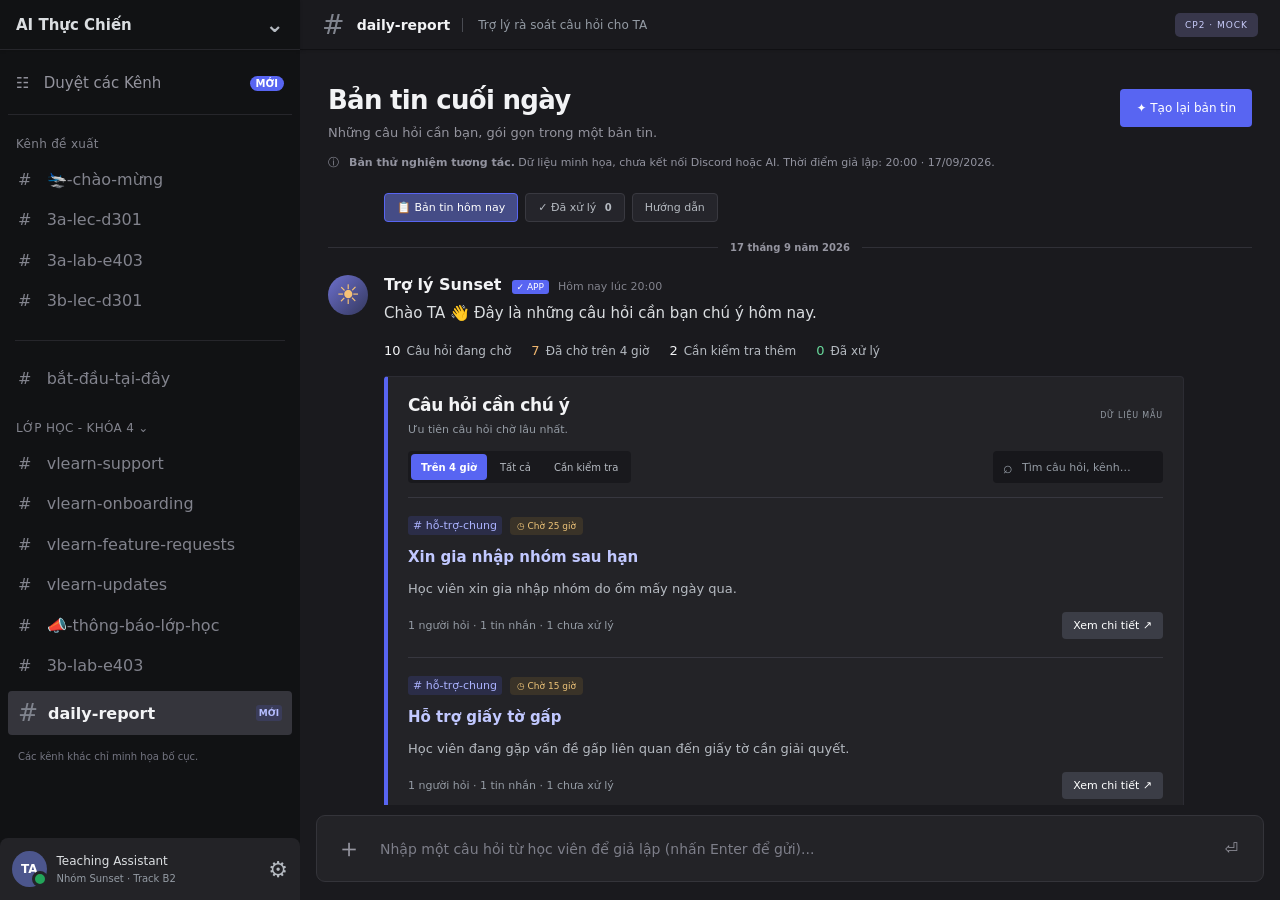
==== commit 733784b4: "feat: implement mock question creation and update UI stats" ====
--- a/codebase/index.html
+++ b/codebase/index.html
@@ -1,5 +1,6 @@
 <!doctype html>
 <html lang="vi">
+
 <head>
   <meta charset="utf-8">
   <meta name="viewport" content="width=device-width, initial-scale=1">
@@ -7,53 +8,143 @@
   <link rel="stylesheet" href="styles.css">
   <script src="app.js" defer></script>
 </head>
+
 <body>
-  <aside class="server-rail" aria-label="Máy chủ"><div class="server-home" title="Sunset">◒</div><div class="rail-divider"></div><div class="server-icon selected-server" title="AI Thực Chiến · Máy chủ hiện tại">K4</div><span class="rail-caption">SUNSET</span></aside>
+  <aside class="server-rail" aria-label="Máy chủ">
+    <div class="server-home" title="Sunset">◒</div>
+    <div class="rail-divider"></div>
+    <div class="server-icon selected-server" title="AI Thực Chiến · Máy chủ hiện tại">K4</div><span
+      class="rail-caption">SUNSET</span>
+  </aside>
   <aside class="sidebar">
     <div class="server-heading">AI Thực Chiến <span>⌄</span></div>
     <div class="channel-scroll">
-    <div class="browse-label">☷ &nbsp; Duyệt các Kênh <span>MỚI</span></div>
-    <p class="nav-label">Kênh đề xuất</p>
-    <div class="reference-channel"># &nbsp; 🛬-chào-mừng</div>
-    <div class="reference-channel"># &nbsp; 3a-lec-d301</div>
-    <div class="reference-channel"># &nbsp; 3a-lab-e403</div>
-    <div class="reference-channel"># &nbsp; 3b-lec-d301</div>
-    <div class="channel-separator"></div>
-    <div class="reference-channel"># &nbsp; bắt-đầu-tại-đây</div>
-    <p class="nav-label">LỚP HỌC - KHÓA 4 ⌄</p>
-    <div class="reference-channel"># &nbsp; vlearn-support</div>
-    <div class="reference-channel"># &nbsp; vlearn-onboarding</div>
-    <div class="reference-channel"># &nbsp; vlearn-feature-requests</div>
-    <div class="reference-channel"># &nbsp; vlearn-updates</div>
-    <div class="reference-channel"># &nbsp; 📣-thông-báo-lớp-học</div>
-    <div class="reference-channel"># &nbsp; 3b-lab-e403</div>
-    <nav aria-label="Kênh bản tin"><button class="nav-item active" data-view="report"><span>#</span> daily-report <i>MỚI</i></button></nav>
-    <p class="channel-hint">Các kênh khác chỉ minh họa bố cục.</p>
+      <div class="browse-label">☷ &nbsp; Duyệt các Kênh <span>MỚI</span></div>
+      <p class="nav-label">Kênh đề xuất</p>
+      <div class="reference-channel"># &nbsp; 🛬-chào-mừng</div>
+      <div class="reference-channel"># &nbsp; 3a-lec-d301</div>
+      <div class="reference-channel"># &nbsp; 3a-lab-e403</div>
+      <div class="reference-channel"># &nbsp; 3b-lec-d301</div>
+      <div class="channel-separator"></div>
+      <div class="reference-channel"># &nbsp; bắt-đầu-tại-đây</div>
+      <p class="nav-label">LỚP HỌC - KHÓA 4 ⌄</p>
+      <div class="reference-channel"># &nbsp; vlearn-support</div>
+      <div class="reference-channel"># &nbsp; vlearn-onboarding</div>
+      <div class="reference-channel"># &nbsp; vlearn-feature-requests</div>
+      <div class="reference-channel"># &nbsp; vlearn-updates</div>
+      <div class="reference-channel"># &nbsp; 📣-thông-báo-lớp-học</div>
+      <div class="reference-channel"># &nbsp; 3b-lab-e403</div>
+      <nav aria-label="Kênh bản tin"><button class="nav-item active" data-view="report"><span>#</span> daily-report
+          <i>MỚI</i></button></nav>
+      <p class="channel-hint">Các kênh khác chỉ minh họa bố cục.</p>
     </div>
-    <div class="profile"><span class="avatar">TA</span><div>Teaching Assistant<small>Nhóm Sunset · Track B2</small></div></div>
+    <div class="profile"><span class="avatar">TA</span>
+      <div>Teaching Assistant<small>Nhóm Sunset · Track B2</small></div>
+    </div>
   </aside>
   <main>
-    <header class="topbar"><span class="channel-heading"><span class="header-hash">#</span> <strong id="breadcrumb">Bản tin cuối ngày</strong><span class="channel-topic">Trợ lý rà soát câu hỏi cho TA</span></span><span class="demo-badge">CP2 · MOCK</span></header>
+    <header class="topbar"><span class="channel-heading"><span class="header-hash">#</span> <strong id="breadcrumb">Bản
+          tin cuối ngày</strong><span class="channel-topic">Trợ lý rà soát câu hỏi cho TA</span></span><span
+        class="demo-badge">CP2 · MOCK</span></header>
     <section class="page">
-      <div class="page-heading channel-welcome"><div><p class="eyebrow">THỨ NĂM, 17 THÁNG 9, 2026</p><h1 id="page-title">Bản tin cuối ngày<span>.</span></h1><p id="page-subtitle" class="subtitle">Những câu hỏi cần bạn, gói gọn trong một bản tin.</p></div><button id="generate" class="button primary">✦ Tạo lại bản tin</button></div>
-      <div class="mock-notice"><span>ⓘ</span><span><strong>Bản thử nghiệm tương tác.</strong> Dữ liệu minh họa, chưa kết nối Discord hoặc AI. Thời điểm giả lập: 20:00 · 17/09/2026.</span></div>
-        <div class="report-switch" role="group" aria-label="Chế độ bản tin"><button class="selected" data-view="report">📋 Bản tin hôm nay</button><button data-view="resolved">✓ Đã xử lý <b id="resolved-count">0</b></button><button data-view="guide">Hướng dẫn</button></div>
+      <div class="page-heading channel-welcome">
+        <div>
+          <p class="eyebrow">THỨ NĂM, 17 THÁNG 9, 2026</p>
+          <h1 id="page-title">Bản tin cuối ngày<span>.</span></h1>
+          <p id="page-subtitle" class="subtitle">Những câu hỏi cần bạn, gói gọn trong một bản tin.</p>
+        </div><button id="generate" class="button primary">✦ Tạo lại bản tin</button>
+      </div>
+      <div class="mock-notice"><span>ⓘ</span><span><strong>Bản thử nghiệm tương tác.</strong> Dữ liệu minh họa, chưa kết
+          nối Discord hoặc AI. Thời điểm giả lập: 20:00 · 17/09/2026.</span></div>
+      <div class="report-switch" role="group" aria-label="Chế độ bản tin"><button class="selected" data-view="report">📋
+          Bản tin hôm nay</button><button data-view="resolved">✓ Đã xử lý <b id="resolved-count">0</b></button><button
+          data-view="guide">Hướng dẫn</button></div>
       <div id="report-content">
         <div class="date-divider"><span>17 tháng 9 năm 2026</span></div>
-        <div class="bot-author"><span class="bot-avatar">☀</span><div><strong>Trợ lý Sunset</strong> <span class="bot-label">✓ APP</span><time>Hôm nay lúc 20:00</time><p>Chào TA 👋 Đây là những câu hỏi cần bạn chú ý hôm nay.</p></div></div>
+        <div class="bot-author"><span class="bot-avatar">☀</span>
+          <div><strong>Trợ lý Sunset</strong> <span class="bot-label">✓ APP</span><time>Hôm nay lúc 20:00</time>
+            <p>Chào TA 👋 Đây là những câu hỏi cần bạn chú ý hôm nay.</p>
+          </div>
+        </div>
 
-        <div class="stats"><article><span>Câu hỏi đang chờ</span><strong id="pending-stat">4</strong><small>Chưa có câu trả lời hữu ích</small></article><article><span>Đã chờ trên 4 giờ</span><strong id="overdue-stat" class="orange">3</strong><small>Ưu tiên trong bản tin hôm nay</small></article><article><span>Cần kiểm tra thêm</span><strong id="uncertain-stat">1</strong><small>Chưa đủ ngữ cảnh để kết luận</small></article><article><span>Đã xử lý</span><strong id="done-stat" class="green">0</strong><small>Do TA xác nhận trong phiên này</small></article></div>
-        <div class="report-layout"><section class="list-panel"><div class="panel-heading"><div><h2 id="list-title">Câu hỏi cần chú ý</h2><p id="list-caption">Ưu tiên câu hỏi chờ lâu nhất.</p></div><span class="live-label">DỮ LIỆU MẪU</span></div>
-          <div class="toolbar"><div class="tabs" role="group" aria-label="Lọc trạng thái"><button data-filter="overdue" class="selected">Trên 4 giờ</button><button data-filter="all">Tất cả</button><button data-filter="uncertain">Cần kiểm tra</button></div><label class="search"><span>⌕</span><input id="search" type="search" placeholder="Tìm câu hỏi, kênh…" aria-label="Tìm câu hỏi hoặc kênh"></label></div>
-          <div id="question-list" aria-live="polite"></div>
-        </section><aside class="insights"><div class="insight-icon">✦</div><p class="eyebrow">GÓC NHÌN CUỐI NGÀY</p><h2>Ít tìm kiếm hơn.<br>Hỗ trợ đúng chỗ hơn.</h2><p>Bản tin gom những câu hỏi có dấu hiệu bị bỏ sót để bạn kiểm tra và quyết định hỗ trợ.</p><div class="rule"><span>01</span><div><strong>Ưu tiên thời gian chờ</strong><p>Câu hỏi quá 4 giờ được đưa lên bản tin.</p></div></div><div class="rule"><span>02</span><div><strong>Kiểm tra trước khi kết luận</strong><p>Phản hồi của bot hoặc lời hỏi thêm chưa chắc là đáp án.</p></div></div><div class="rule"><span>03</span><div><strong>Bạn là người quyết định</strong><p>Xem hội thoại rồi xác nhận đã xử lý.</p></div></div><div class="insight-foot">Không tự trả lời hoặc gửi tin cho học viên.</div></aside></div>
+        <div class="stats">
+          <article><span>Câu hỏi đang chờ</span><strong id="pending-stat">10</strong><small>Chưa có câu trả lời hữu
+              ích</small></article>
+          <article><span>Đã chờ trên 4 giờ</span><strong id="overdue-stat" class="orange">7</strong><small>Ưu tiên trong
+              bản tin hôm nay</small></article>
+          <article><span>Cần kiểm tra thêm</span><strong id="uncertain-stat">2</strong><small>Chưa đủ ngữ cảnh để kết
+              luận</small></article>
+          <article><span>Đã xử lý</span><strong id="done-stat" class="green">0</strong><small>Do TA xác nhận trong phiên
+              này</small></article>
+        </div>
+        <div class="report-layout">
+          <section class="list-panel">
+            <div class="panel-heading">
+              <div>
+                <h2 id="list-title">Câu hỏi cần chú ý</h2>
+                <p id="list-caption">Ưu tiên câu hỏi chờ lâu nhất.</p>
+              </div><span class="live-label">DỮ LIỆU MẪU</span>
+            </div>
+            <div class="toolbar">
+              <div class="tabs" role="group" aria-label="Lọc trạng thái"><button data-filter="overdue"
+                  class="selected">Trên 4 giờ</button><button data-filter="all">Tất cả</button><button
+                  data-filter="uncertain">Cần kiểm tra</button></div><label class="search"><span>⌕</span><input
+                  id="search" type="search" placeholder="Tìm câu hỏi, kênh…" aria-label="Tìm câu hỏi hoặc kênh"></label>
+            </div>
+            <div id="question-list" aria-live="polite"></div>
+          </section>
+          <aside class="insights">
+            <div class="insight-icon">✦</div>
+            <p class="eyebrow">GÓC NHÌN CUỐI NGÀY</p>
+            <h2>Ít tìm kiếm hơn.<br>Hỗ trợ đúng chỗ hơn.</h2>
+            <p>Bản tin gom những câu hỏi có dấu hiệu bị bỏ sót để bạn kiểm tra và quyết định hỗ trợ.</p>
+            <div class="rule"><span>01</span>
+              <div><strong>Ưu tiên thời gian chờ</strong>
+                <p>Câu hỏi quá 4 giờ được đưa lên bản tin.</p>
+              </div>
+            </div>
+            <div class="rule"><span>02</span>
+              <div><strong>Kiểm tra trước khi kết luận</strong>
+                <p>Phản hồi của bot hoặc lời hỏi thêm chưa chắc là đáp án.</p>
+              </div>
+            </div>
+            <div class="rule"><span>03</span>
+              <div><strong>Bạn là người quyết định</strong>
+                <p>Xem hội thoại rồi xác nhận đã xử lý.</p>
+              </div>
+            </div>
+            <div class="insight-foot">Không tự trả lời hoặc gửi tin cho học viên.</div>
+          </aside>
+        </div>
       </div>
-      <section id="guide-content" class="guide-panel" hidden><p class="eyebrow">DEMO TRONG 1 PHÚT</p><h2>Một vòng rà soát cuối ngày</h2><ol><li>Chọn <strong>Tạo lại bản tin</strong> để xem trạng thái đang tổng hợp giả lập.</li><li>Dùng bộ lọc <strong>Trên 4 giờ</strong> hoặc <strong>Cần kiểm tra</strong>.</li><li>Chọn <strong>Xem chi tiết</strong>, đọc lý do và hội thoại gốc giả lập.</li><li>Chọn <strong>Đánh dấu đã xử lý</strong>. Câu hỏi chuyển sang mục Đã xử lý.</li><li>Có thể mở lại câu hỏi bằng nút <strong>Đưa về đang chờ</strong>.</li></ol><p>Đây là mock CP2: không gọi AI, không truy cập Discord, không gửi tin nhắn. Tải lại trang sẽ đặt lại toàn bộ dữ liệu.</p></section>
-      <footer>Sunset / Track B2 <span>Được thiết kế để không bỏ sót một câu hỏi nào.</span><button id="reset">Đặt lại demo</button></footer>
+      <section id="guide-content" class="guide-panel" hidden>
+        <p class="eyebrow">DEMO TRONG 1 PHÚT</p>
+        <h2>Một vòng rà soát cuối ngày</h2>
+        <ol>
+          <li>Chọn <strong>Tạo lại bản tin</strong> để xem trạng thái đang tổng hợp giả lập.</li>
+          <li>Dùng bộ lọc <strong>Trên 4 giờ</strong> hoặc <strong>Cần kiểm tra</strong>.</li>
+          <li>Chọn <strong>Xem chi tiết</strong>, đọc lý do và hội thoại gốc giả lập.</li>
+          <li>Chọn <strong>Đánh dấu đã xử lý</strong>. Câu hỏi chuyển sang mục Đã xử lý.</li>
+          <li>Có thể mở lại câu hỏi bằng nút <strong>Đưa về đang chờ</strong>.</li>
+        </ol>
+        <p>Đây là mock CP2: không gọi AI, không truy cập Discord, không gửi tin nhắn. Tải lại trang sẽ đặt lại toàn bộ
+          dữ liệu.</p>
+      </section>
+      <footer>Sunset / Track B2 <span>Được thiết kế để không bỏ sót một câu hỏi nào.</span><button id="reset">Đặt lại
+          demo</button></footer>
     </section>
-    <div class="composer"><span aria-hidden="true">＋</span><input aria-label="Kênh chỉ đọc trong bản mock" placeholder="Nhắn #daily-report — kênh chỉ đọc trong bản mock" disabled><span aria-hidden="true">＋</span></div>
+    <form id="mock-question-form" class="composer" style="display: flex;"><span aria-hidden="true">＋</span><input
+        id="mock-question-input" aria-label="Tạo câu hỏi giả lập"
+        placeholder="Nhập một câu hỏi từ học viên để giả lập (nhấn Enter để gửi)..." required style="flex: 1;"><button
+        type="submit" style="background: none; border: none; cursor: pointer; color: var(--text-muted);"><span
+          aria-hidden="true">⏎</span></button></form>
   </main>
-  <dialog id="detail-dialog"><div class="dialog-top"><span class="eyebrow">CHI TIẾT CÂU HỎI</span><button id="close-dialog" class="icon-button" aria-label="Đóng">✕</button></div><div id="detail-content"></div></dialog>
+  <dialog id="detail-dialog">
+    <div class="dialog-top"><span class="eyebrow">CHI TIẾT CÂU HỎI</span><button id="close-dialog" class="icon-button"
+        aria-label="Đóng">✕</button></div>
+    <div id="detail-content"></div>
+  </dialog>
   <div id="toast" role="status" hidden></div>
 </body>
-</html>
+
+</html>
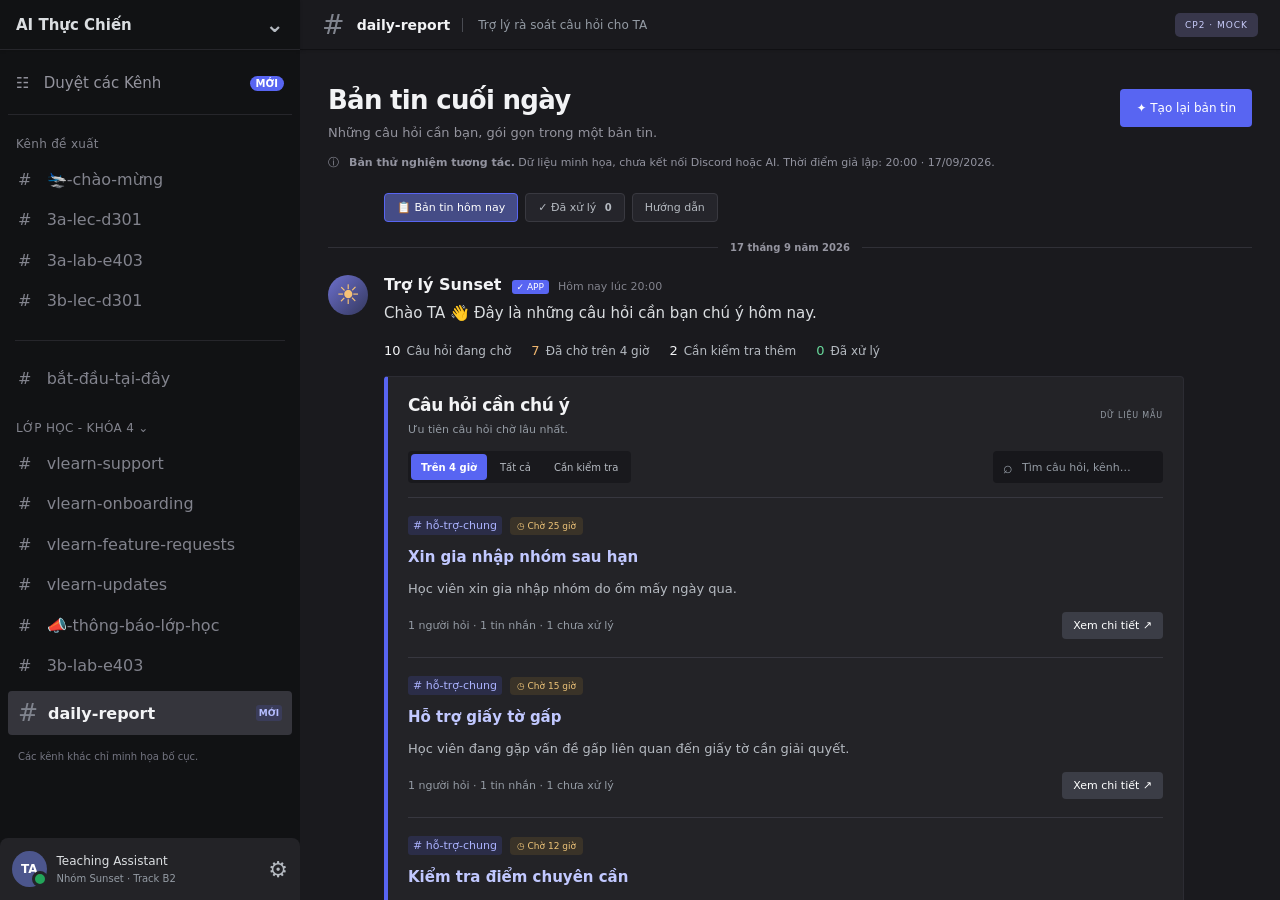
==== commit dc8bd3a5: "Thêm báo cáo validation và các file reflection cá nhân" ====
--- a/codebase/index.html
+++ b/codebase/index.html
@@ -133,11 +133,6 @@
       <footer>Sunset / Track B2 <span>Được thiết kế để không bỏ sót một câu hỏi nào.</span><button id="reset">Đặt lại
           demo</button></footer>
     </section>
-    <form id="mock-question-form" class="composer" style="display: flex;"><span aria-hidden="true">＋</span><input
-        id="mock-question-input" aria-label="Tạo câu hỏi giả lập"
-        placeholder="Nhập một câu hỏi từ học viên để giả lập (nhấn Enter để gửi)..." required style="flex: 1;"><button
-        type="submit" style="background: none; border: none; cursor: pointer; color: var(--text-muted);"><span
-          aria-hidden="true">⏎</span></button></form>
   </main>
   <dialog id="detail-dialog">
     <div class="dialog-top"><span class="eyebrow">CHI TIẾT CÂU HỎI</span><button id="close-dialog" class="icon-button"
